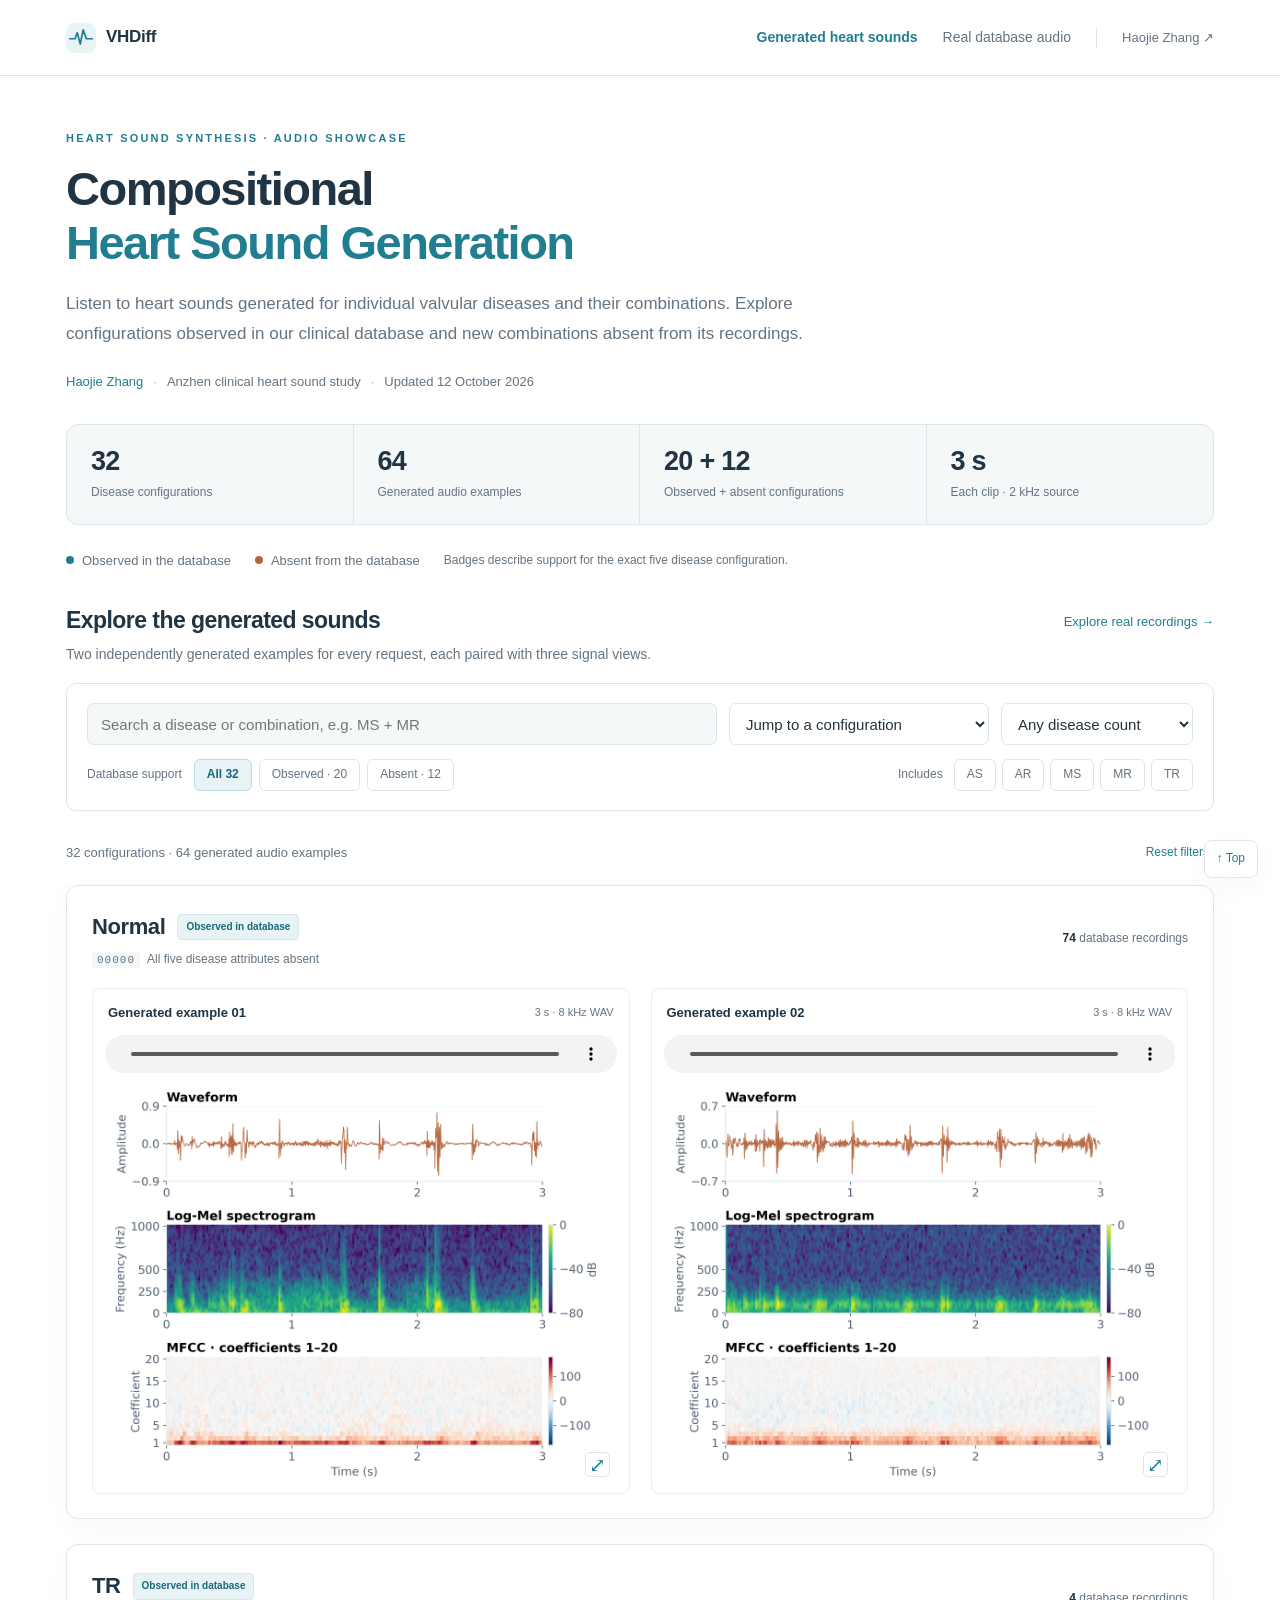
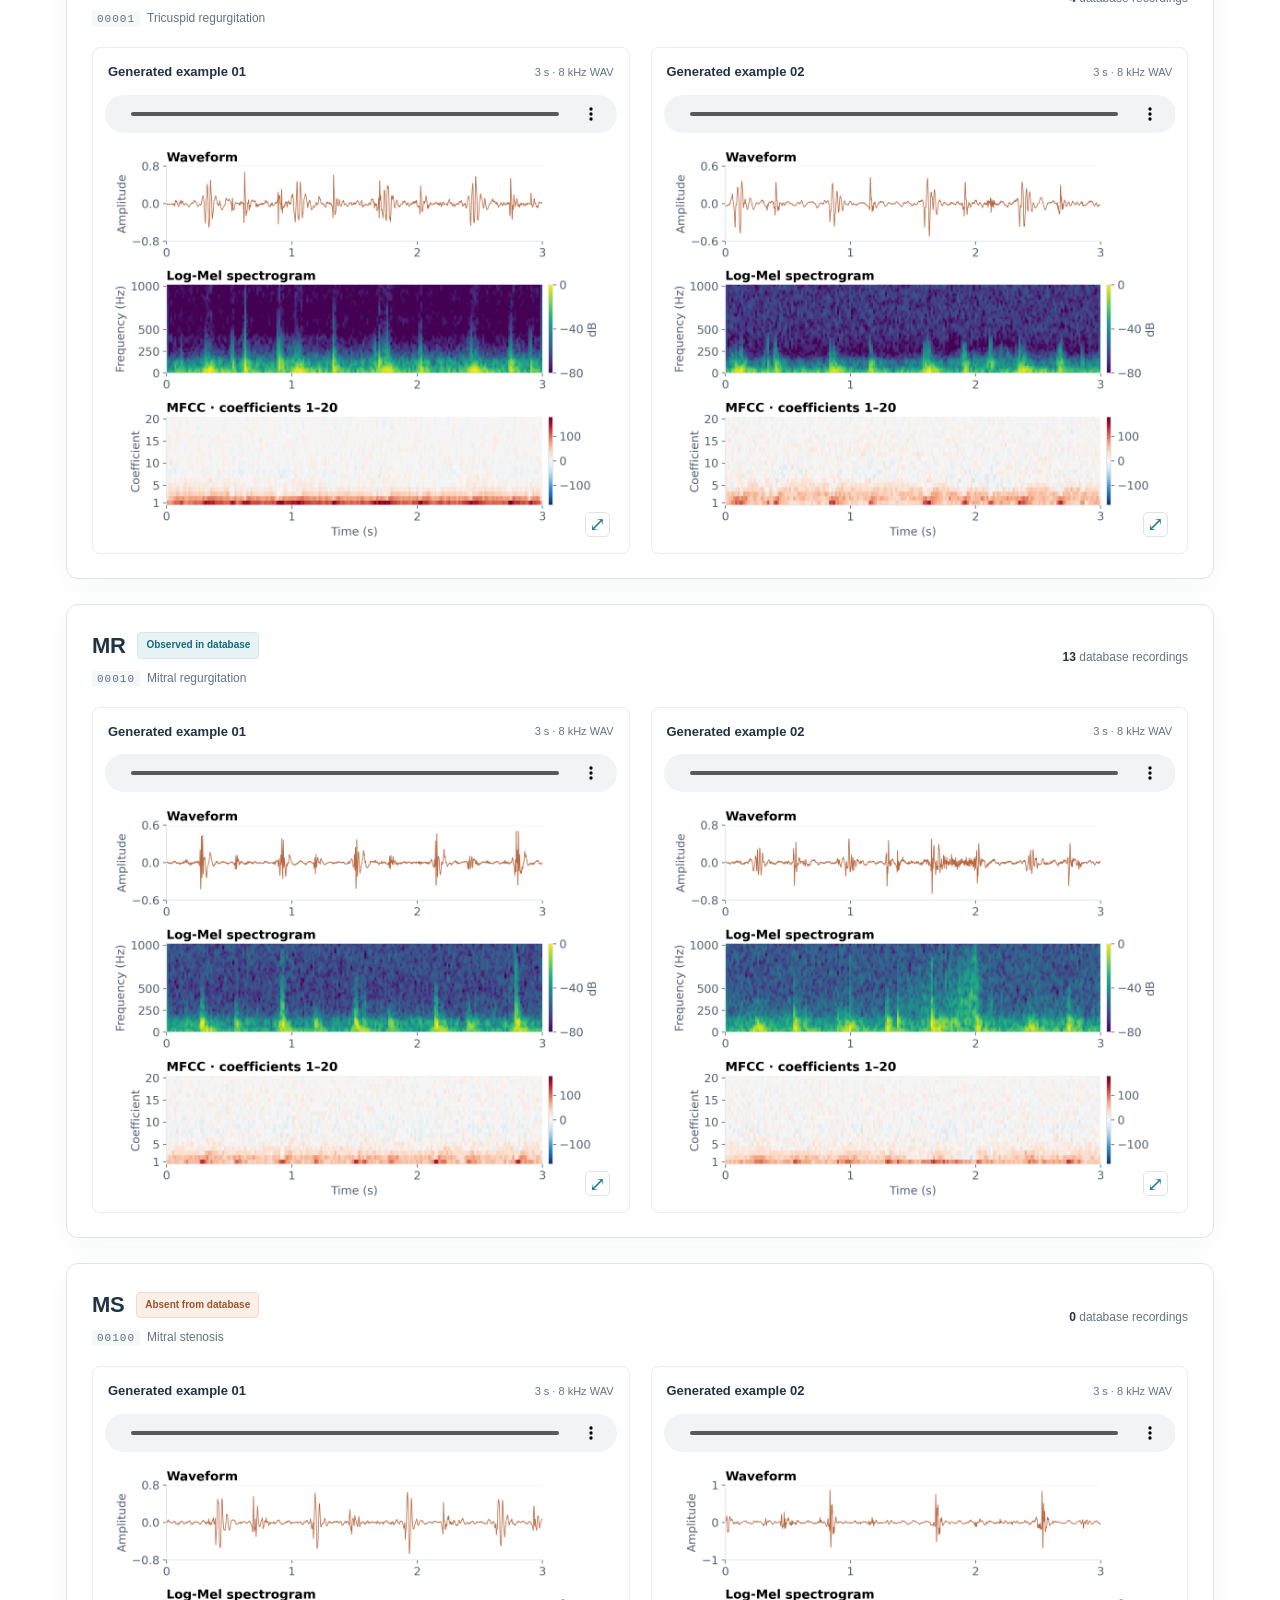
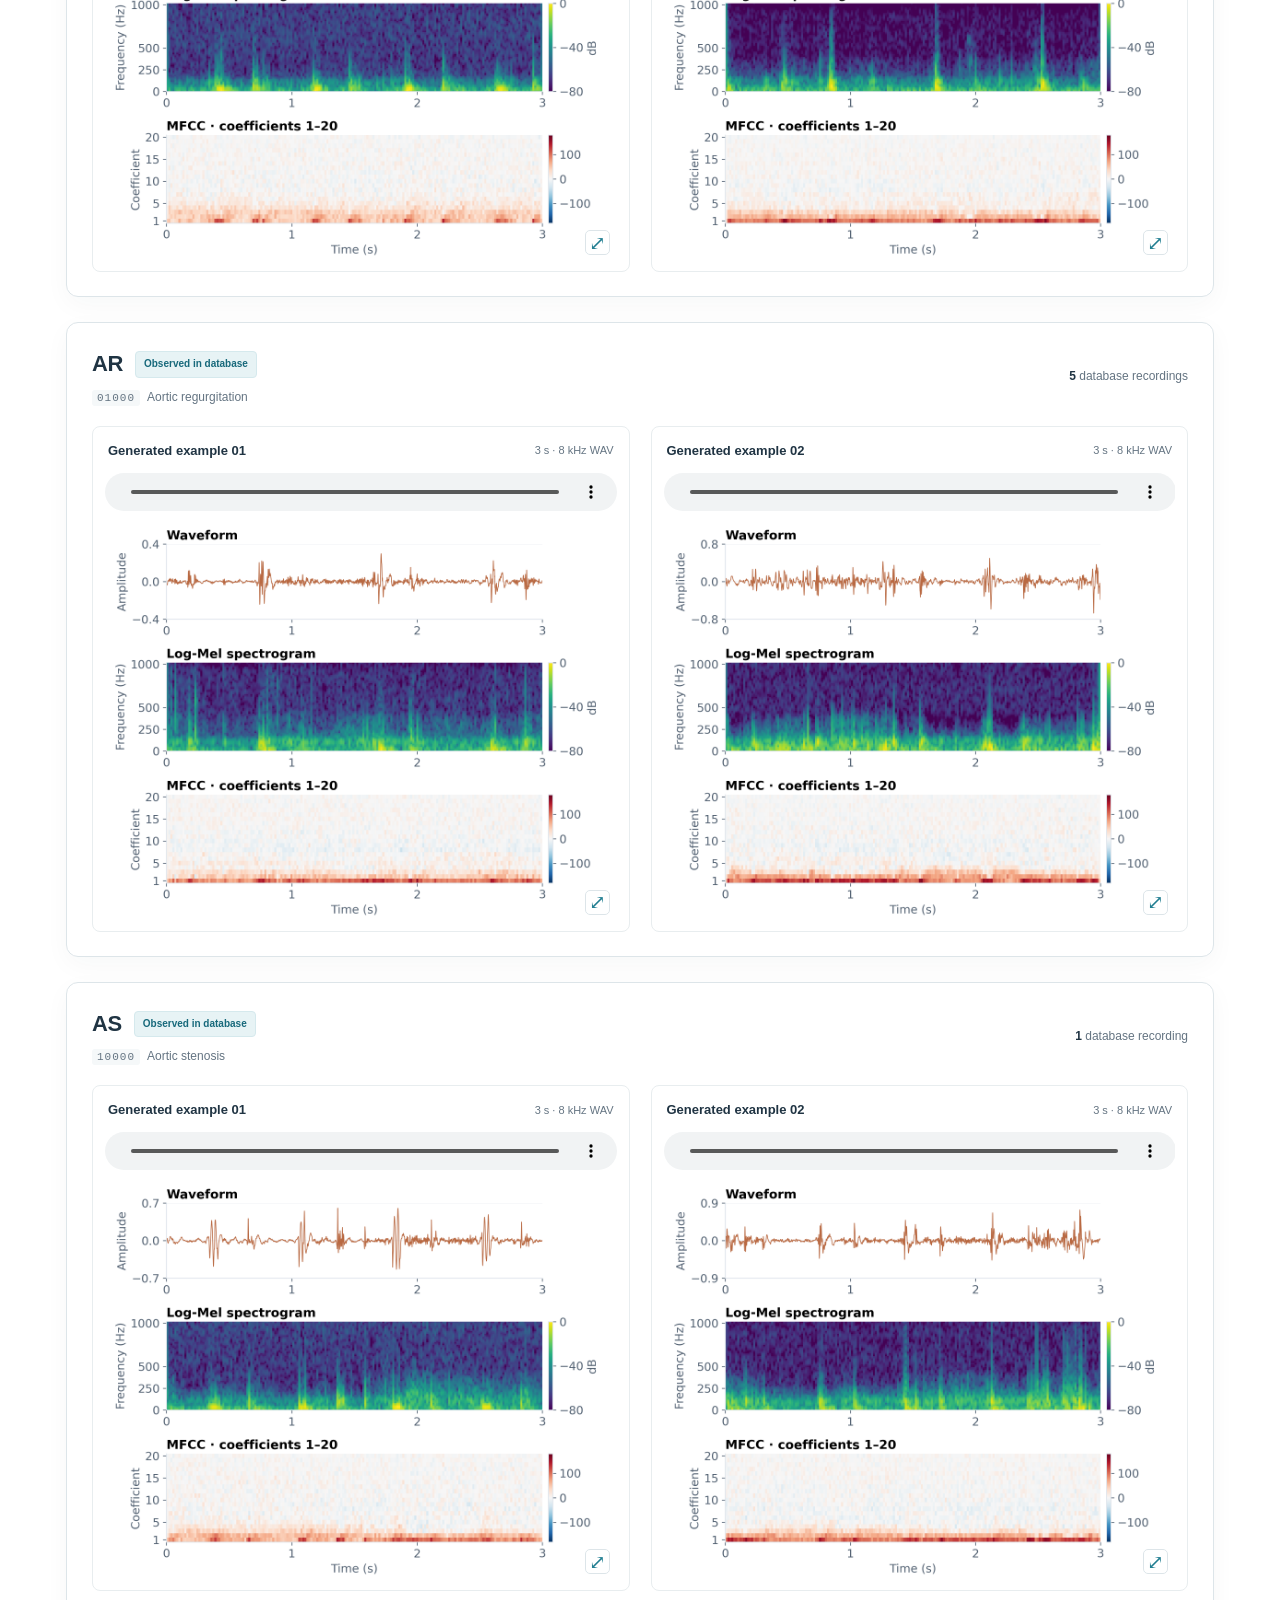
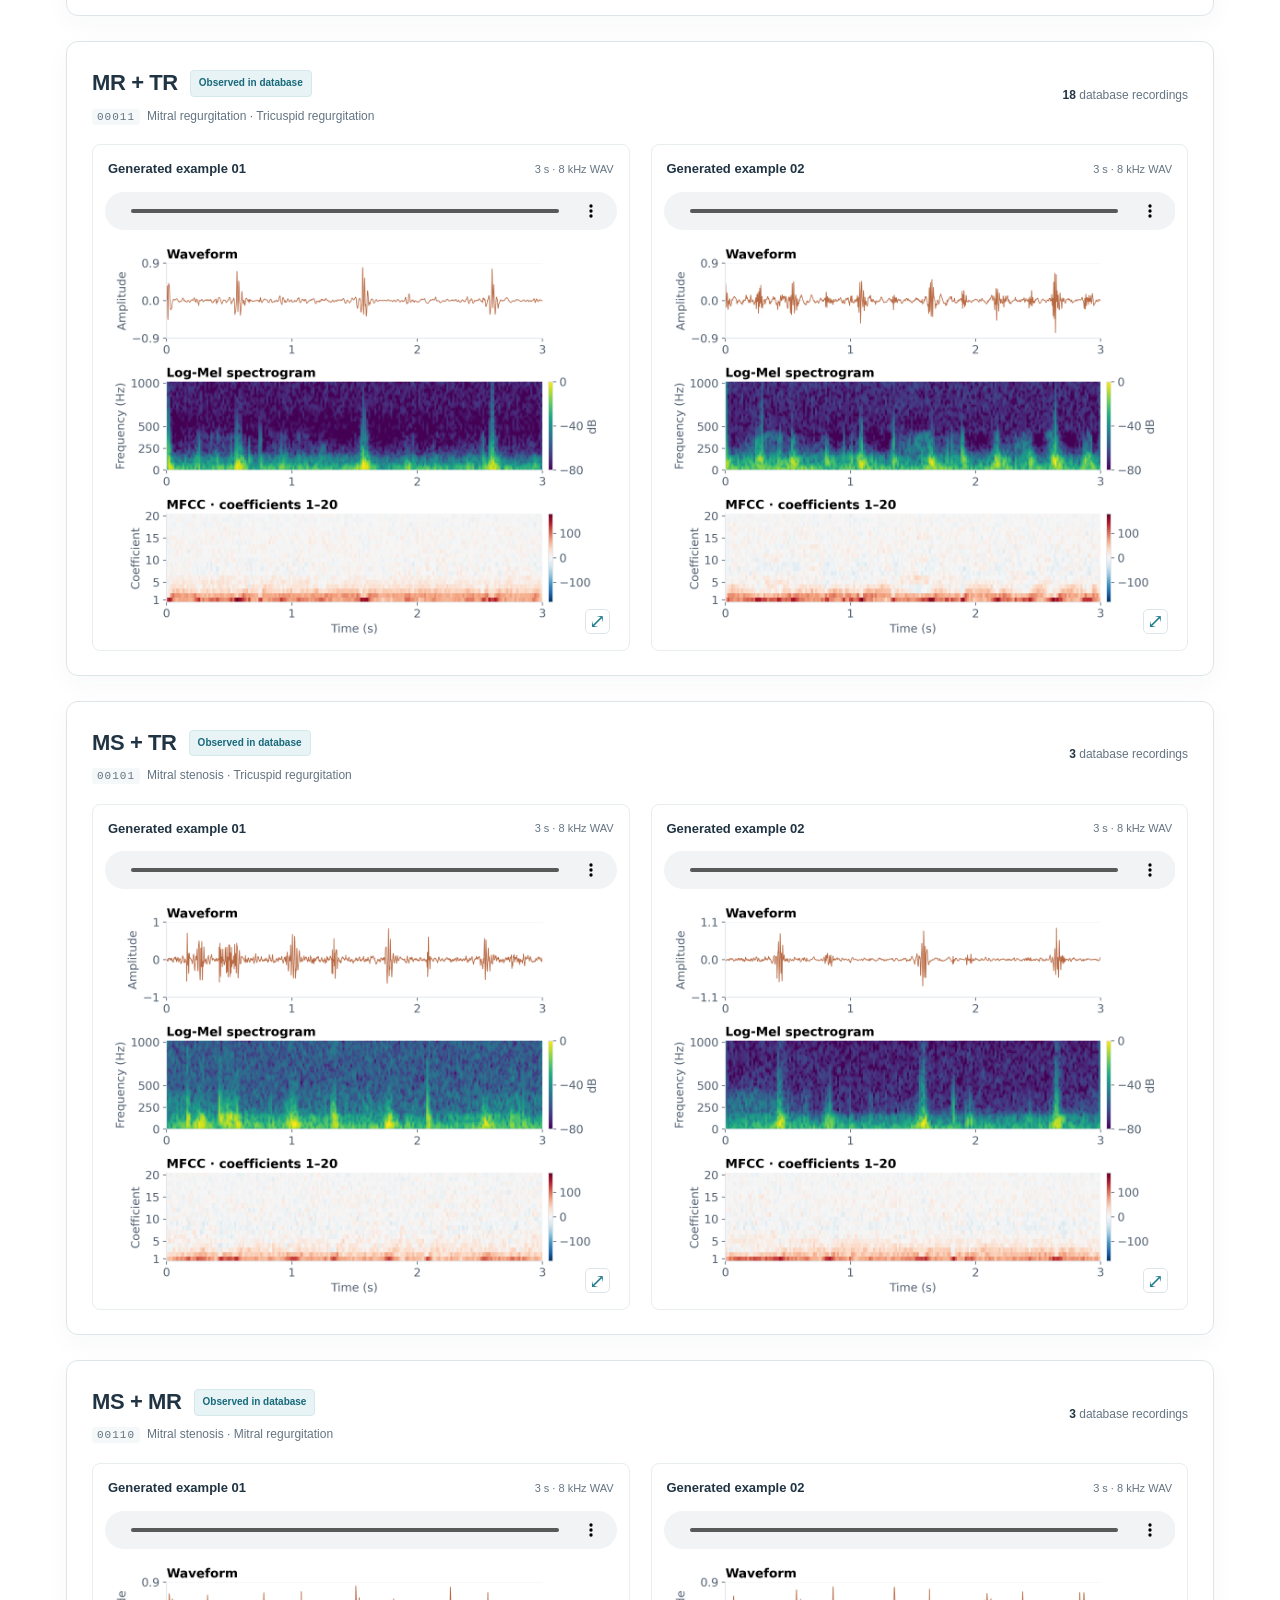
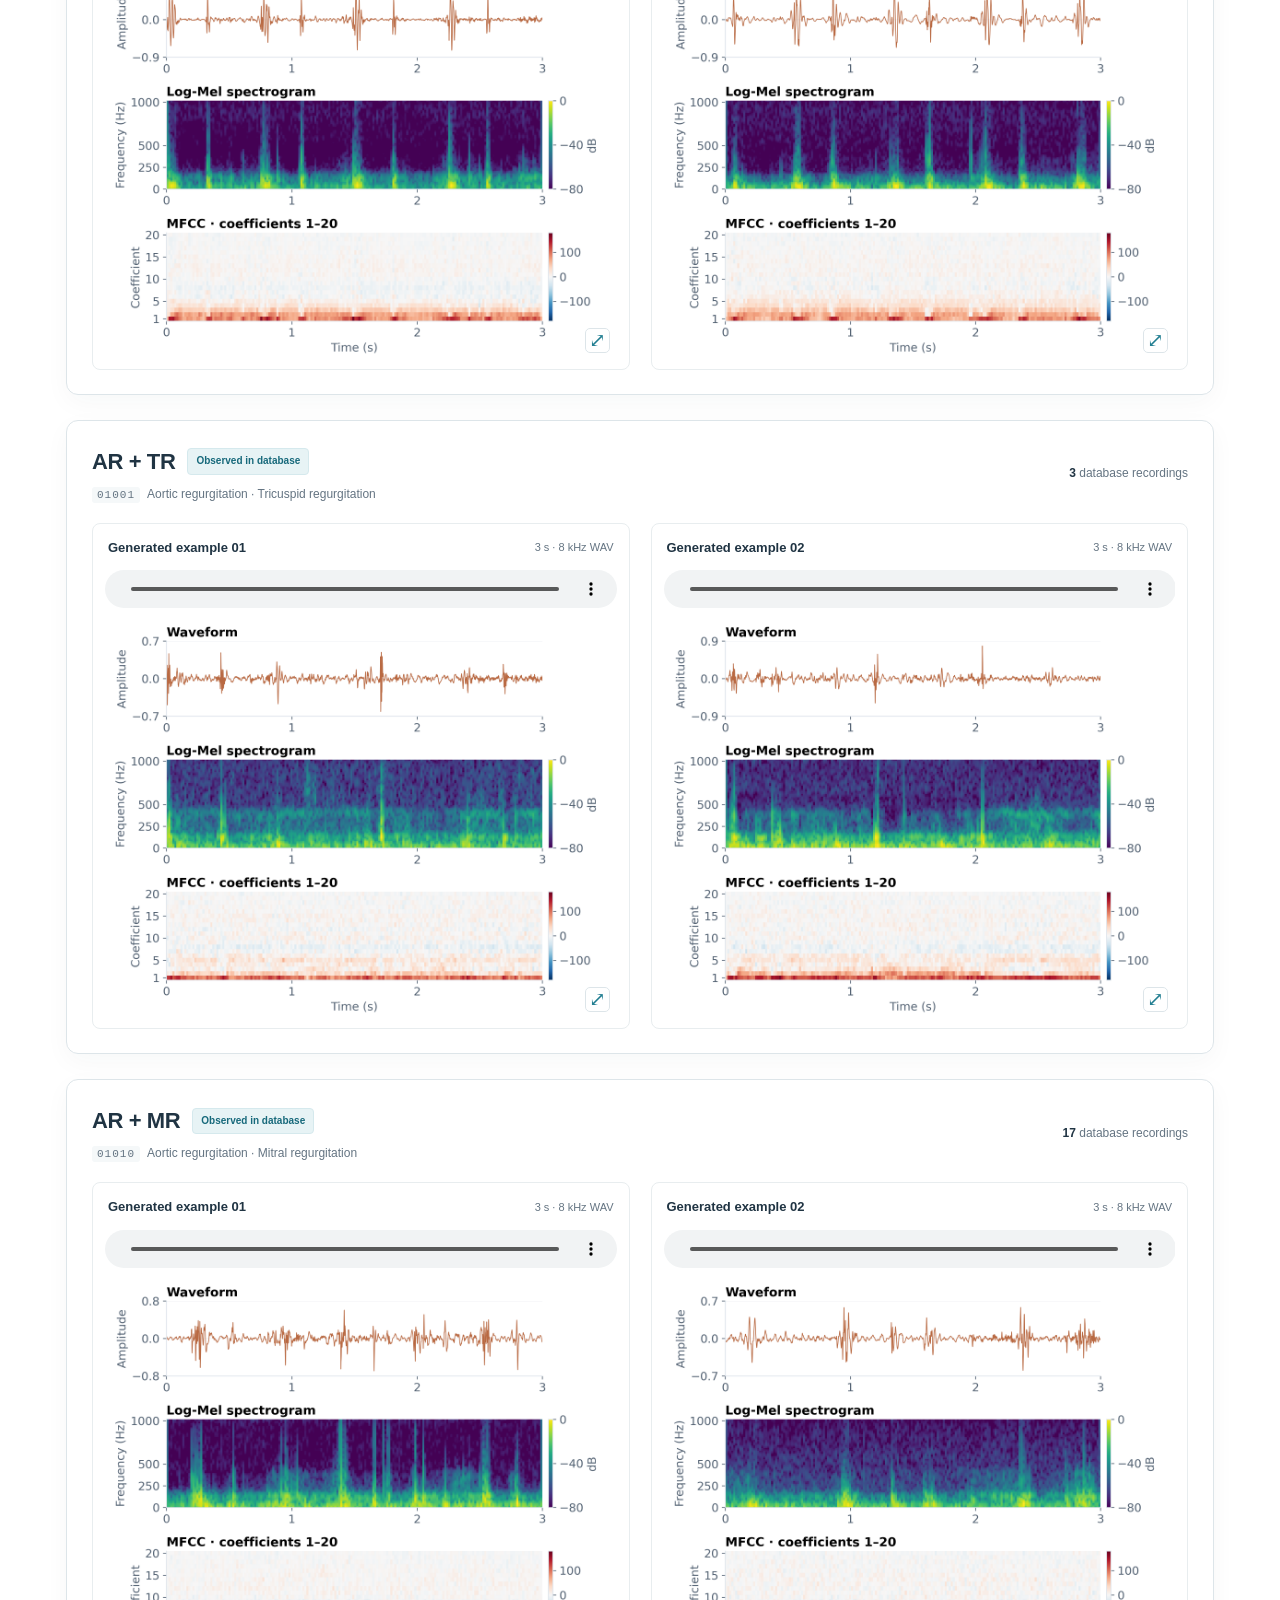
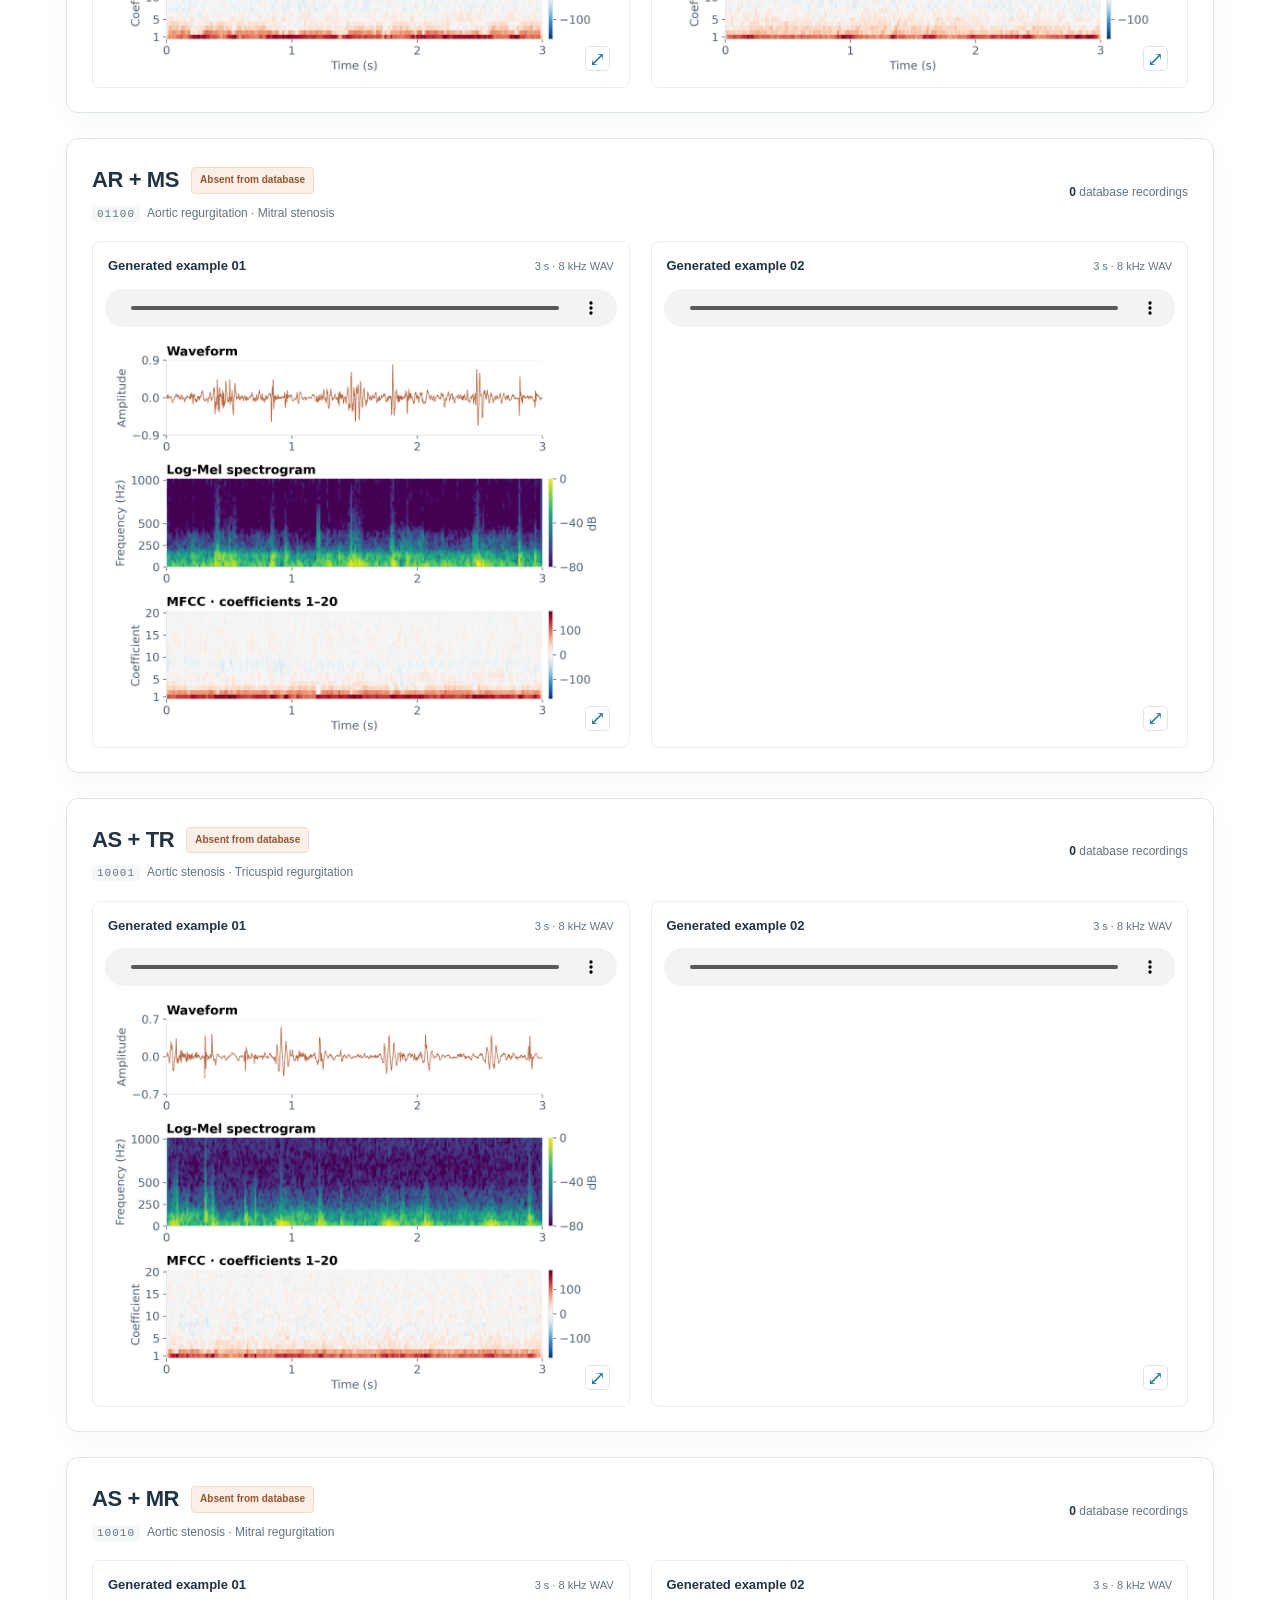
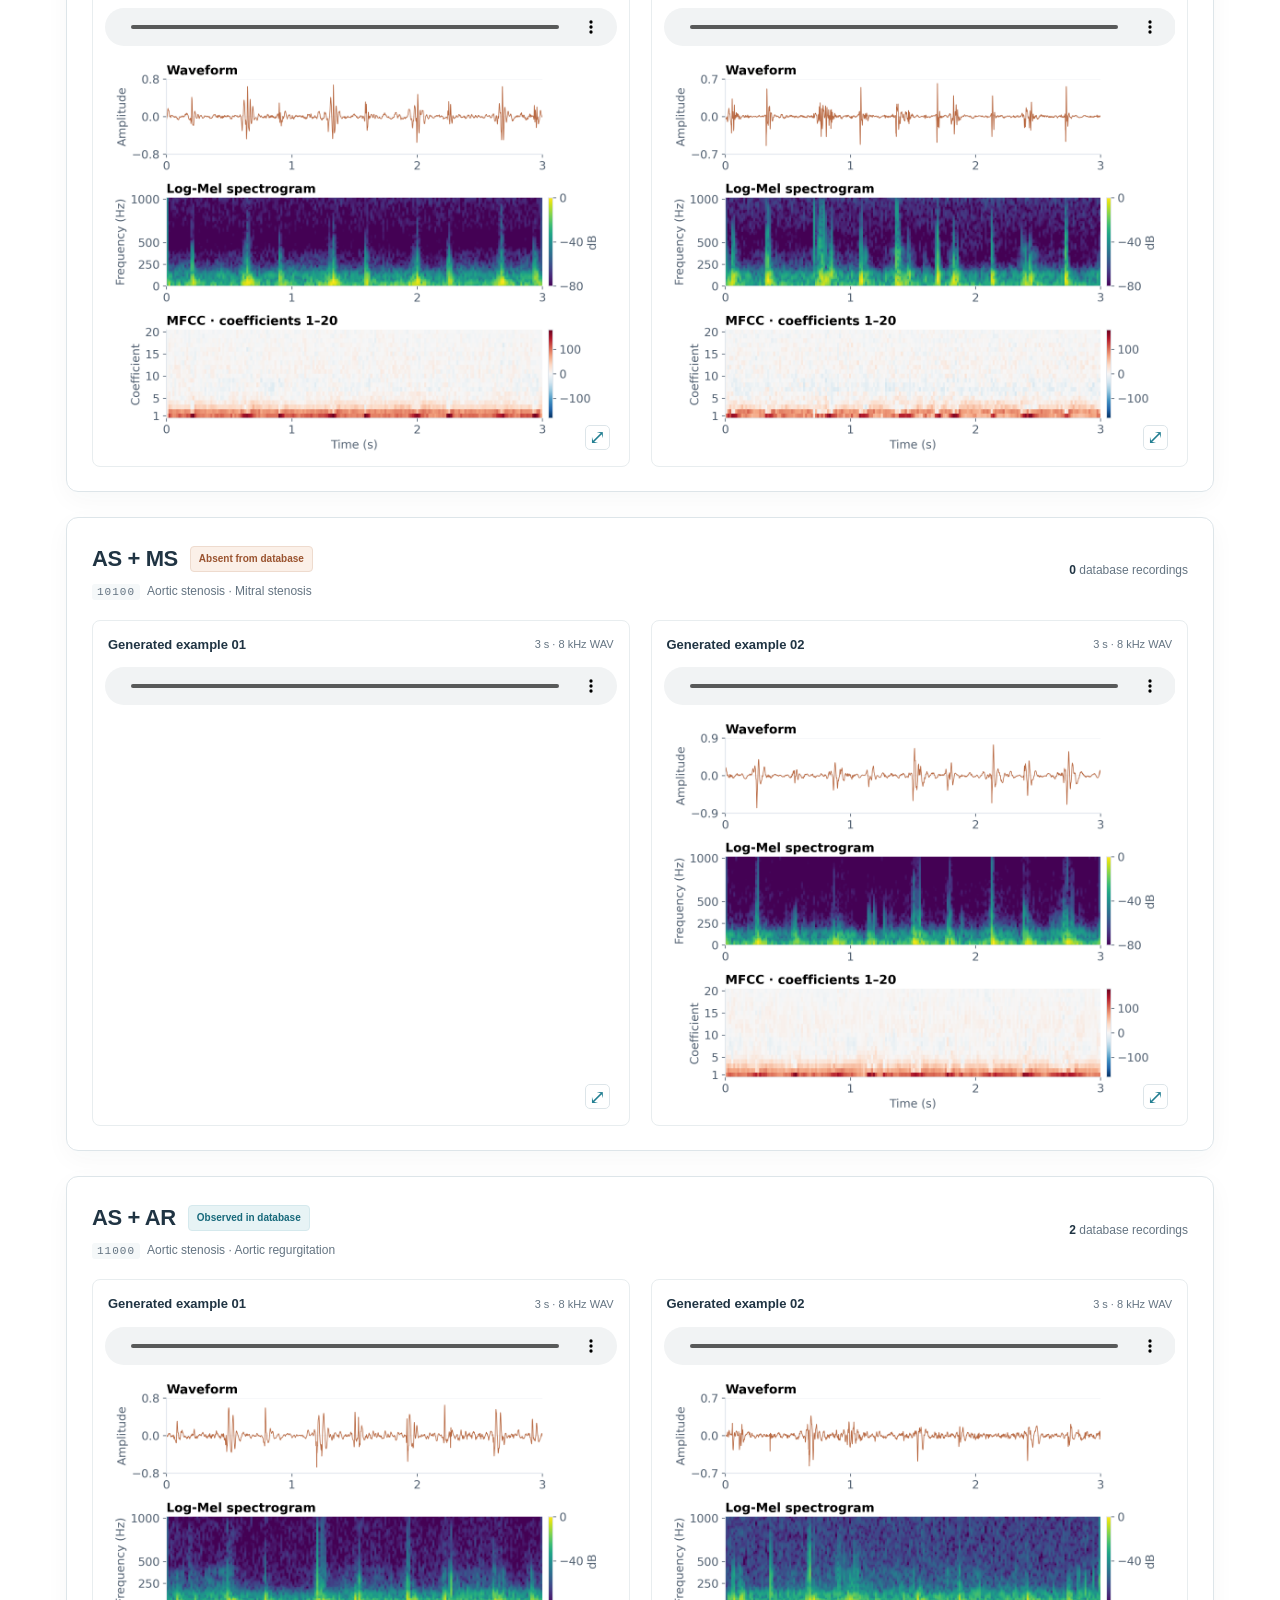
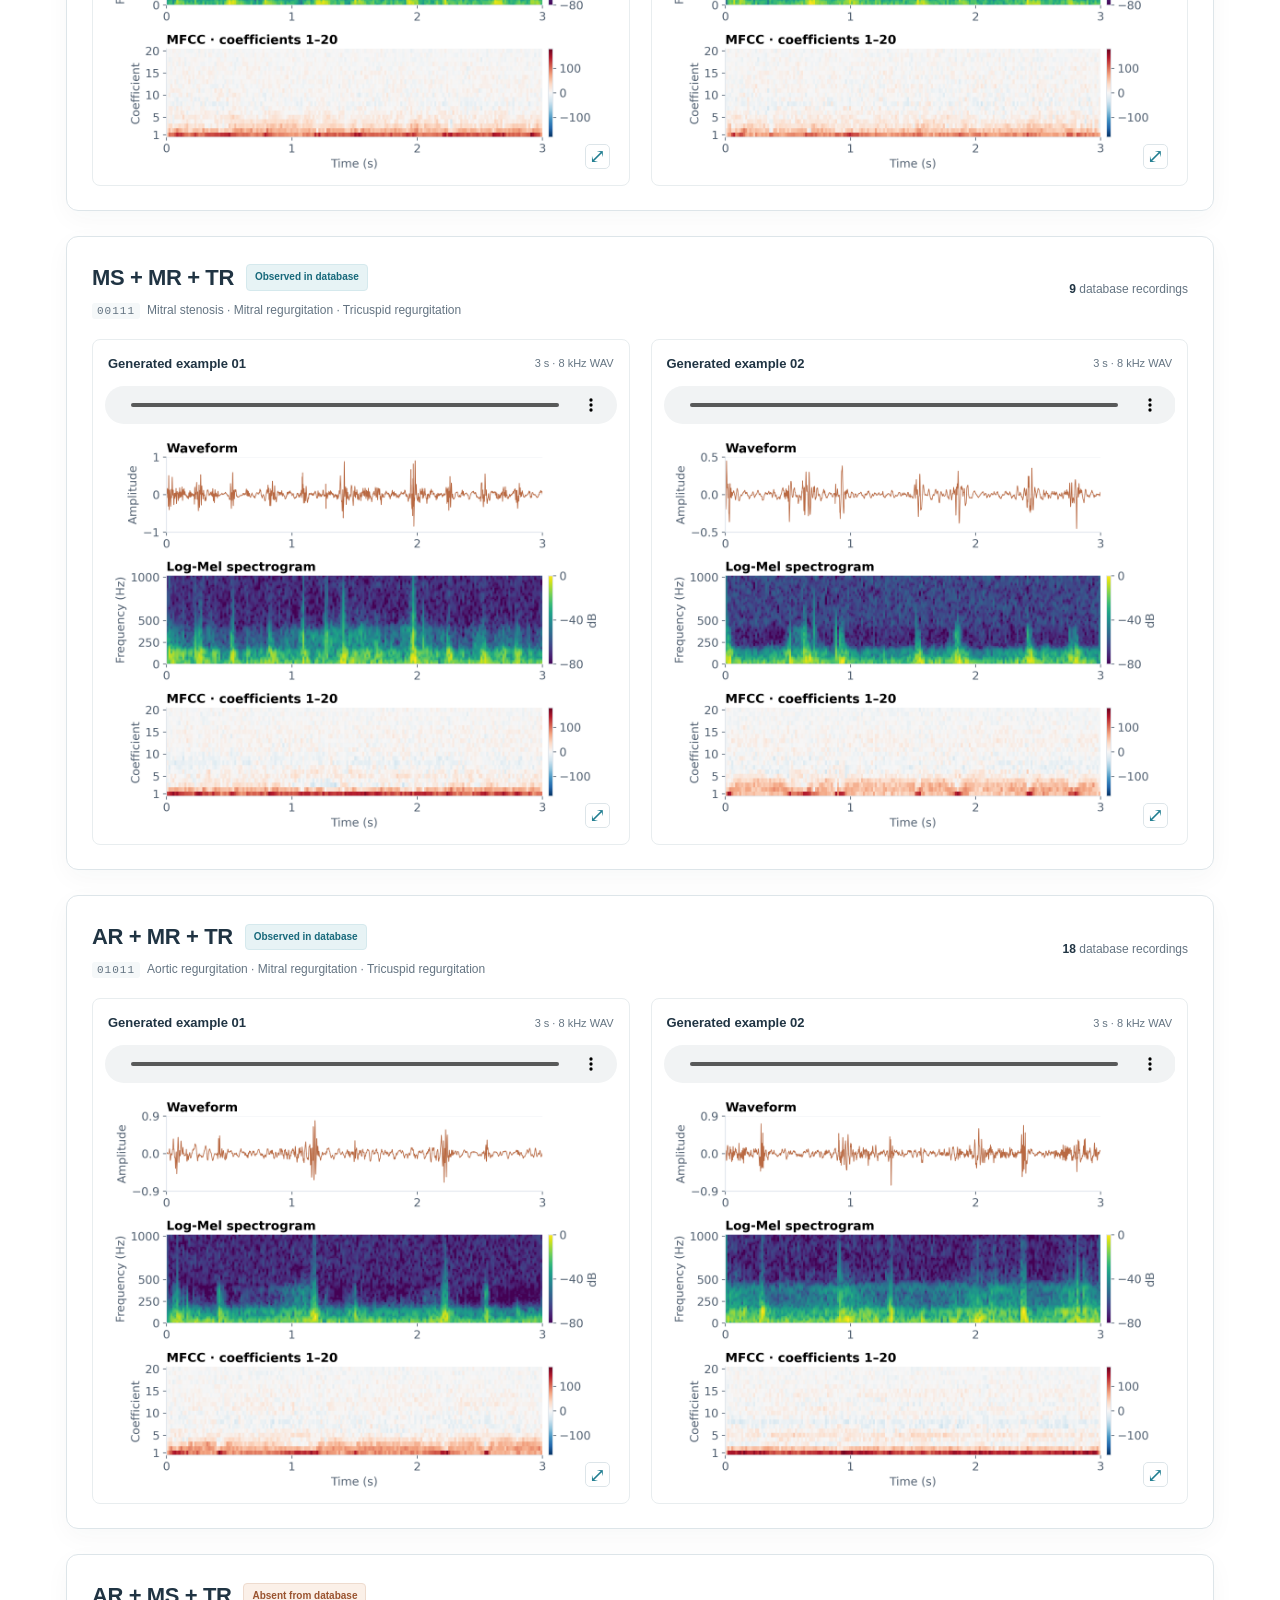
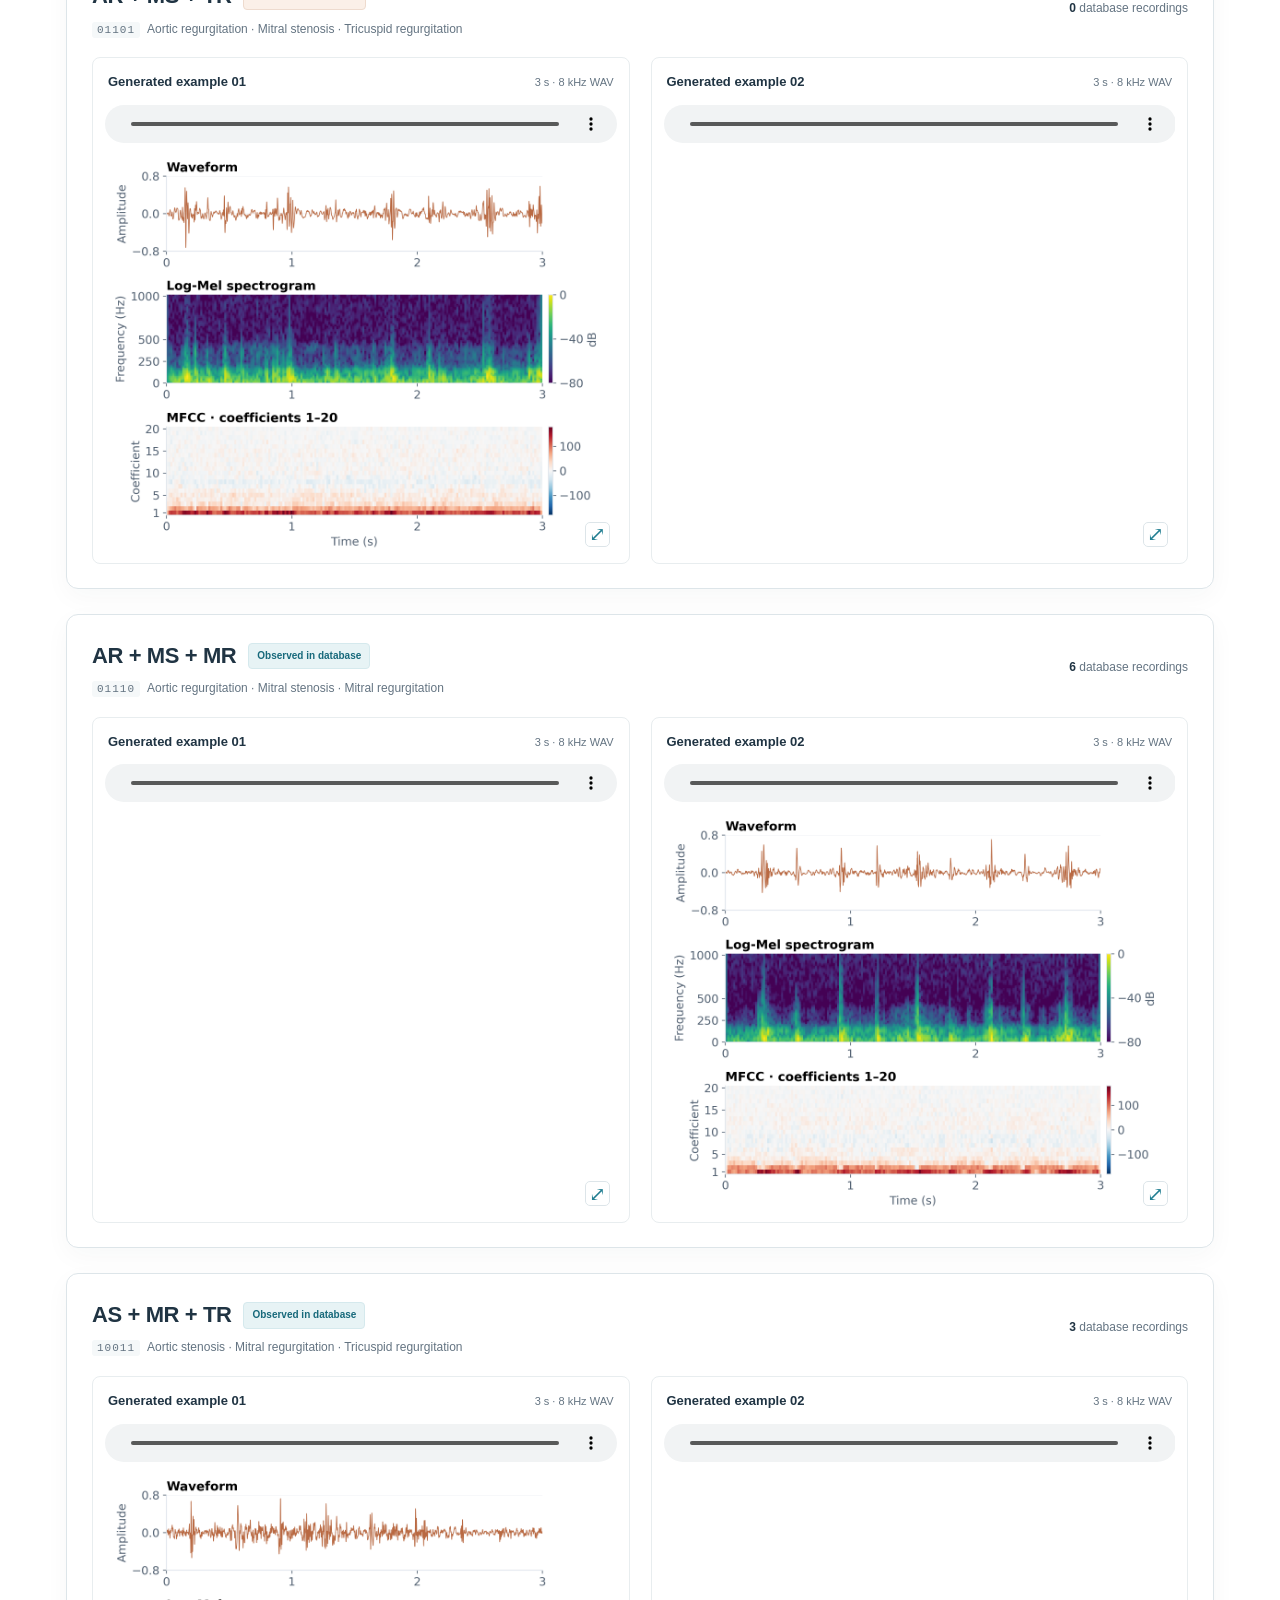
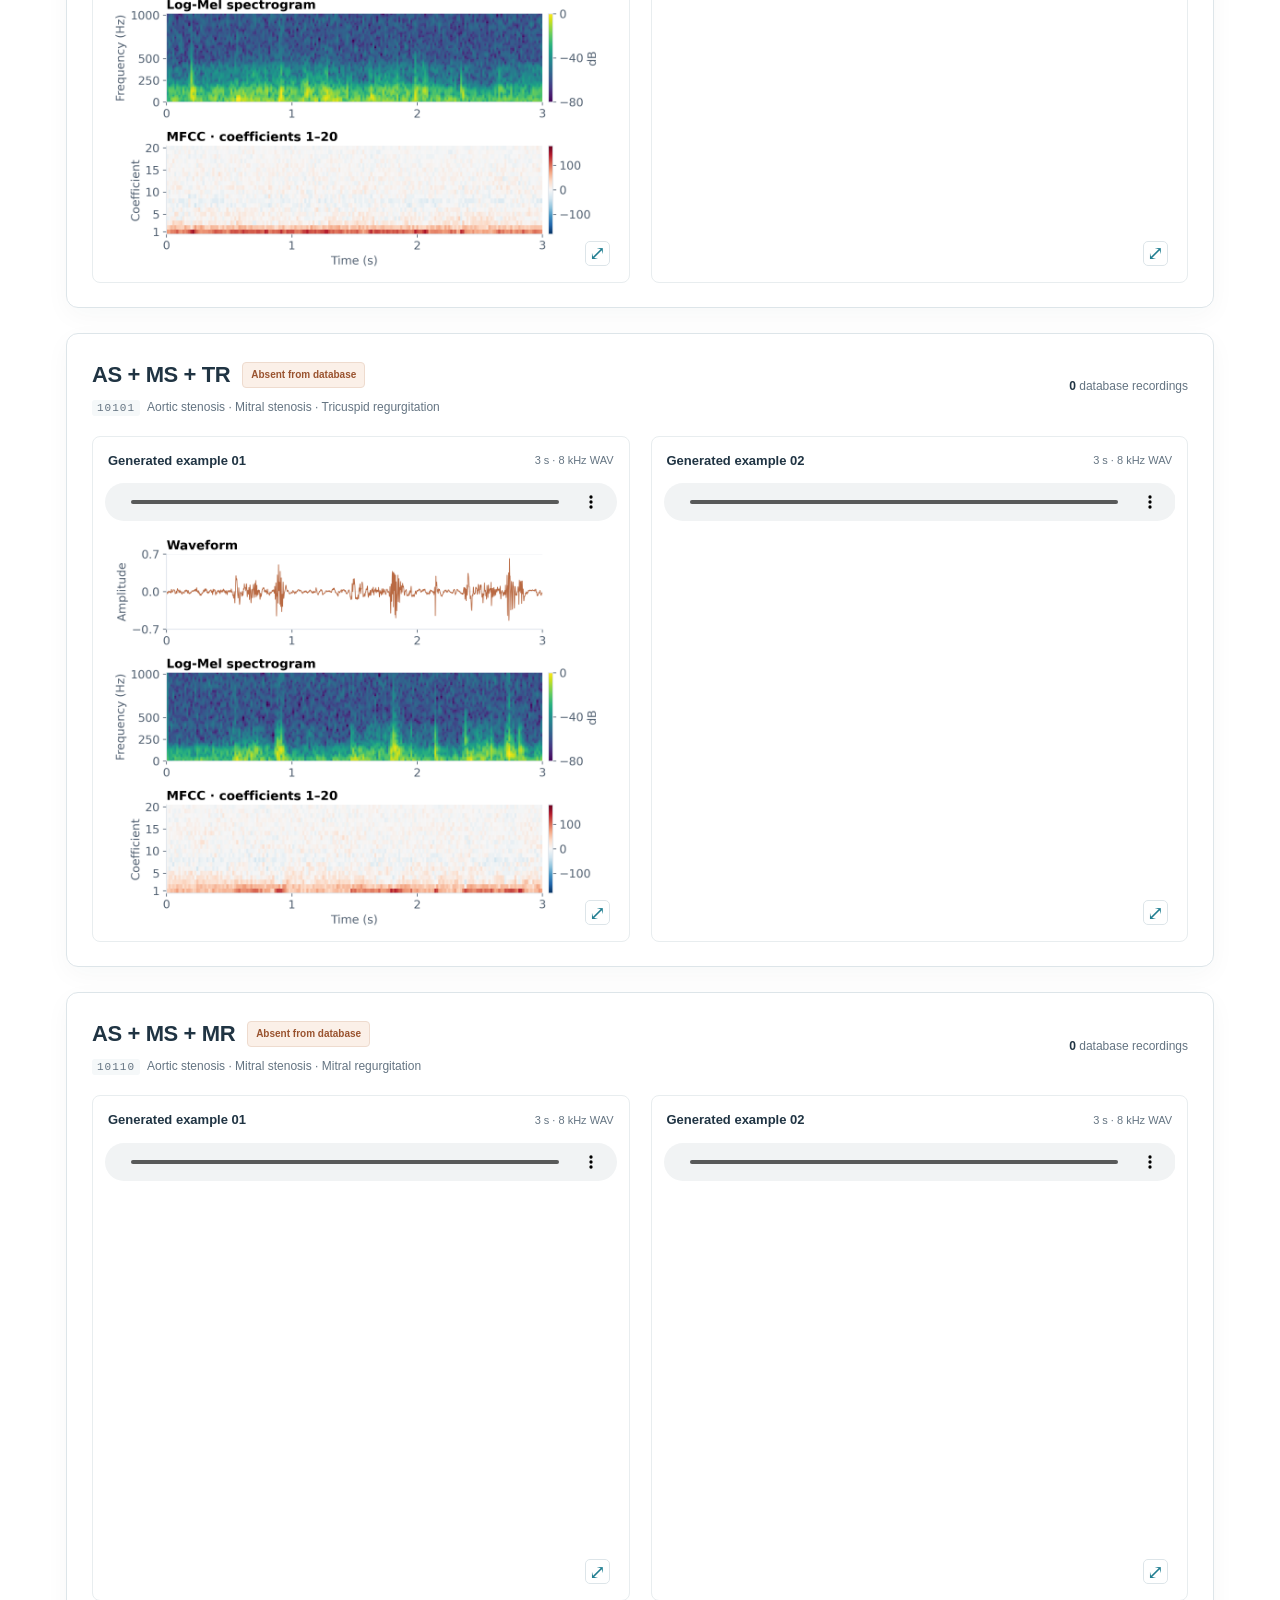
==== docs/index.html @ 6e3dce2d "VHDiff" ====
<!doctype html>
<html lang="en">
<head>
  <meta charset="utf-8">
  <meta name="viewport" content="width=device-width, initial-scale=1">
  <meta name="description" content="Listen to compositional heart sound synthesis across 32 valvular disease configurations. Two generated examples per condition with waveform, Log-Mel and MFCC visualizations.">
  <title>Compositional Heart Sound Generation | Haojie Zhang</title>
  <link rel="canonical" href="https://zhj12399.github.io/VHDiff/">
  <link rel="icon" href="favicon.svg" type="image/svg+xml">
  <link rel="stylesheet" href="styles.css?v=20261012-ts2">
  <script src="manifest.js?v=20261012-ts2" defer></script>
  <script src="app.js?v=20261012-ts2" defer></script>
</head>
<body data-gallery="generated">
  <a class="skip-link" href="#main">Skip to audio gallery</a>
  <header class="site-header"><div class="header-inner"><a class="brand" href="./"><img src="favicon.svg" alt="">VHDiff</a><nav class="top-nav" aria-label="Main navigation"><a href="./" aria-current="page">Generated heart sounds</a><a href="real.html">Real database audio</a><a class="home-link" href="https://zhj12399.de/">Haojie Zhang ↗</a></nav></div></header>
  <main id="main" class="layout">
    <section class="hero"><p class="eyebrow">Heart sound synthesis · Audio showcase</p><h1>Compositional<br><span>Heart Sound Generation</span></h1><p class="lede">Listen to heart sounds generated for individual valvular diseases and their combinations. Explore configurations observed in our clinical database and new combinations absent from its recordings.</p><p class="byline"><a href="https://zhj12399.de/">Haojie Zhang</a><span class="dot">·</span><span>Anzhen clinical heart sound study</span><span class="dot">·</span><span>Updated 12 October 2026</span></p></section>
    <div class="stats" aria-label="Gallery overview"><div class="stat"><strong>32</strong><span>Disease configurations</span></div><div class="stat"><strong>64</strong><span>Generated audio examples</span></div><div class="stat"><strong>20 + 12</strong><span>Observed + absent configurations</span></div><div class="stat"><strong>3 s</strong><span>Each clip · 2 kHz source</span></div></div>
    <div class="legend"><span class="legend-label"><span class="legend-mark"></span>Observed in the database</span><span class="legend-label"><span class="legend-mark new"></span>Absent from the database</span><span class="legend-note">Badges describe support for the exact five disease configuration.</span></div>
    <div class="library-heading"><div><h2>Explore the generated sounds</h2><p>Two independently generated examples for every request, each paired with three signal views.</p></div><a class="view-link" href="real.html">Explore real recordings →</a></div>
    <div class="controls"><div class="controls-top"><div class="search-box"><label class="sr-only" for="search">Search disease configuration</label><input id="search" type="search" placeholder="Search a disease or combination, e.g. MS + MR" autocomplete="off"></div><label class="sr-only" for="jump">Jump to configuration</label><select id="jump"><option value="">Jump to a configuration</option></select><label class="sr-only" for="count-filter">Requested disease count</label><select id="count-filter"><option value="all">Any disease count</option><option value="0">Normal</option><option value="1">One disease</option><option value="2">Two diseases</option><option value="3">Three diseases</option><option value="4">Four diseases</option><option value="5">Five diseases</option></select></div><div class="filter-row"><span class="filter-label">Database support</span><button class="chip" type="button" data-coverage="all" aria-pressed="true">All 32</button><button class="chip" type="button" data-coverage="observed" aria-pressed="false">Observed · 20</button><button class="chip new" type="button" data-coverage="unobserved" aria-pressed="false">Absent · 12</button><div class="disease-filter"><span class="filter-label">Includes</span><button class="chip" type="button" data-disease="AS" aria-pressed="false">AS</button><button class="chip" type="button" data-disease="AR" aria-pressed="false">AR</button><button class="chip" type="button" data-disease="MS" aria-pressed="false">MS</button><button class="chip" type="button" data-disease="MR" aria-pressed="false">MR</button><button class="chip" type="button" data-disease="TR" aria-pressed="false">TR</button></div></div></div>
    <div class="result-row"><p class="results-status" id="results-status" role="status" aria-live="polite">Loading configurations…</p><button id="reset" class="reset" type="button">Reset filters</button></div>
    <noscript><p class="noscript">Enable JavaScript to load the audio examples and signal visualizations.</p></noscript><div id="gallery"></div><p id="empty" class="empty" hidden>No configurations match these filters. Select “Reset filters” to explore the full gallery.</p>
    <section class="feature-note" aria-labelledby="views-title"><h2 id="views-title">About the audio and signal views</h2><p>AS: aortic stenosis · AR: aortic regurgitation · MS: mitral stenosis · MR: mitral regurgitation · TR: tricuspid regurgitation. Binary codes follow this order, with 1 indicating presence and 0 indicating absence. Normal is 00000.</p><p>Generated labels specify the requested condition. Database support refers to exact configurations in the original clinical cohort. This research gallery presents illustrative samples selected for clearly identifiable heartbeat pulses, envelope periodicity and signal integrity. Click a signal image to inspect the high resolution view.</p><p>Playback WAV copies are interpolated to 8 kHz for browser compatibility. Signal visualizations use the original 2 kHz clips.</p><div class="feature-grid"><div><h3>Waveform</h3><p>The stored 2 kHz waveform over 3 seconds, displayed with a clip specific amplitude range and the original amplitude units. The WAV player and the plots represent the same clip.</p></div><div><h3>Log-Mel</h3><p>64 Mel bands, FFT 1,024, Hann window 64 samples and hop 32 samples. Power is shown relative to each clip’s maximum, over −80 to 0 dB.</p></div><div><h3>MFCC</h3><p>Coefficients C1–C20, computed from the displayed Log-Mel representation using an orthonormal discrete cosine transform. The energy coefficient C0 is excluded, and a common color scale is used across all examples.</p></div></div></section>
    <footer class="site-footer"><span>Haojie Zhang · Compositional heart sound synthesis</span><nav aria-label="Footer navigation"><a href="real.html">Real audio</a><a href="https://github.com/zhj12399/VHDiff">GitHub ↗</a></nav></footer>
  </main><button class="back-top" id="back-top" type="button" aria-label="Back to top">↑ Top</button>
</body>
</html>
---- docs/styles.css ----
:root{--ink:#203443;--muted:#647482;--line:#dde5e9;--paper:#fff;--wash:#f5f8f9;--teal:#217e91;--teal-soft:#e7f3f5;--amber:#b3653c;--amber-soft:#fbf0e8;--shadow:0 8px 26px rgba(32,52,67,.035)}
*{box-sizing:border-box}html{scroll-behavior:smooth;scroll-padding-top:92px}body{margin:0;color:var(--ink);background:var(--paper);font:15px/1.65 -apple-system,BlinkMacSystemFont,"Segoe UI",Arial,sans-serif}a{color:var(--teal);text-decoration:none}a:hover{text-decoration:underline}button,input,select{font:inherit}button,a,input,select,audio{outline-offset:4px}button:focus-visible,a:focus-visible,input:focus-visible,select:focus-visible{outline:2px solid var(--teal)}button{cursor:pointer}.skip-link{position:absolute;left:20px;top:-70px;padding:10px;background:white;z-index:20}.skip-link:focus{top:10px}.site-header{height:76px;border-bottom:1px solid var(--line);background:rgba(255,255,255,.97);position:sticky;top:0;z-index:5}.header-inner{max-width:1220px;margin:auto;display:flex;align-items:center;justify-content:space-between;height:100%;padding:0 36px;gap:20px}.brand{display:flex;gap:10px;align-items:center;color:var(--ink);font-size:17px;font-weight:700;letter-spacing:-.3px}.brand:hover{text-decoration:none}.brand img{width:30px;height:30px}.top-nav{display:flex;align-items:center;gap:25px;font-size:14px}.top-nav a{color:var(--muted);white-space:nowrap}.top-nav a[aria-current=page]{color:var(--teal);font-weight:650}.top-nav .home-link{font-size:13px;border-left:1px solid var(--line);padding-left:25px}.layout{max-width:1220px;margin:auto;padding:0 36px}.hero{padding:53px 0 31px;max-width:960px}.eyebrow{font-size:11px;color:var(--teal);font-weight:750;letter-spacing:2.2px;text-transform:uppercase;margin:0 0 15px}h1{font-size:clamp(31px,4vw,47px);line-height:1.14;font-weight:650;letter-spacing:-1.5px;margin:0 0 20px}h1 span{color:var(--teal)}.lede{max-width:770px;font-size:17px;line-height:1.75;color:var(--muted);margin:0 0 22px}.byline{font-size:13px;color:var(--muted);margin:0;display:flex;gap:10px;flex-wrap:wrap}.byline .dot{color:#acb8c0}.stats{display:grid;grid-template-columns:repeat(4,1fr);border:1px solid var(--line);border-radius:12px;background:var(--wash);margin:1px 0 25px;overflow:hidden}.stat{padding:20px 24px;border-right:1px solid var(--line)}.stat:last-child{border:0}.stat strong{display:block;font-size:27px;font-weight:650;letter-spacing:-.7px;line-height:1.25}.stat span{font-size:12px;color:var(--muted)}.legend{display:flex;align-items:center;flex-wrap:wrap;gap:10px 24px;margin:19px 0 25px;font-size:13px;color:var(--muted)}.legend-label{display:flex;gap:8px;align-items:center}.legend-mark{width:8px;height:8px;border-radius:50%;background:var(--teal)}.legend-mark.new{background:var(--amber)}.legend-note{font-size:12px;color:var(--muted)}.library-heading{display:flex;align-items:flex-start;justify-content:space-between;gap:20px;margin:35px 0 17px}h2{font-size:23px;line-height:1.3;letter-spacing:-.55px;font-weight:650;margin:0 0 7px}.library-heading p{margin:0;color:var(--muted);font-size:14px}.view-link{padding-top:5px;font-size:13px;white-space:nowrap}.controls{padding:19px 20px;border:1px solid var(--line);border-radius:10px;background:#fff;margin-bottom:27px}.controls-top{display:flex;gap:12px;align-items:center;flex-wrap:wrap}.search-box{flex:1;min-width:210px;position:relative}.search-box input{width:100%;height:42px;border:1px solid var(--line);border-radius:7px;padding:9px 13px;color:var(--ink);background:var(--wash)}select{height:42px;border:1px solid var(--line);border-radius:7px;background:white;color:var(--ink);padding:7px 35px 7px 12px;max-width:260px}.filter-row{display:flex;gap:7px;align-items:center;flex-wrap:wrap;margin-top:14px}.filter-label{color:var(--muted);font-size:12px;margin-right:5px}.chip{border:1px solid var(--line);background:white;border-radius:6px;padding:5px 12px;font-size:12px;color:var(--muted)}.chip[aria-pressed=true]{background:var(--teal-soft);border-color:#b8dbe1;color:#18677a;font-weight:650}.chip.new[aria-pressed=true]{background:var(--amber-soft);border-color:#e9c9b5;color:#99512d}.disease-filter{margin-left:auto;display:flex;align-items:center;gap:6px;flex-wrap:wrap}.result-row{display:flex;justify-content:space-between;align-items:center;margin:0 0 17px;gap:10px}.results-status{font-size:13px;color:var(--muted);margin:0}.reset{border:0;background:transparent;color:var(--teal);font-size:12px;padding:5px}.condition{border:1px solid var(--line);border-radius:12px;padding:23px 25px 24px;margin:0 0 25px;box-shadow:var(--shadow);scroll-margin-top:95px}.condition[hidden]{display:none}.condition-head{display:flex;align-items:center;justify-content:space-between;gap:18px;margin-bottom:18px}.condition-title{display:flex;gap:12px;align-items:center;flex-wrap:wrap}.condition h3{font-size:22px;letter-spacing:-.4px;margin:0;font-weight:650}.condition-sub{font-size:12px;color:var(--muted);margin:5px 0 0}.condition-sub .code{font-family:ui-monospace,SFMono-Regular,Consolas,monospace;letter-spacing:1px;font-size:11px;padding:2px 5px;background:var(--wash);border-radius:3px;margin-right:7px}.badge{font-size:10px;font-weight:650;white-space:nowrap;border-radius:4px;padding:4px 8px;background:var(--teal-soft);color:#17697b;border:1px solid #d5e9ed}.badge.new{background:var(--amber-soft);color:#9a532f;border-color:#eedbce}.support{font-size:12px;color:var(--muted);text-align:right;white-space:nowrap}.support strong{font-weight:650;color:var(--ink)}.samples{display:grid;grid-template-columns:1fr 1fr;gap:21px}.sample{min-width:0;border:1px solid #e8edef;background:#fff;border-radius:8px;padding:13px 12px 10px}.sample-top{display:flex;justify-content:space-between;align-items:center;gap:10px;padding:0 3px 5px}.sample-title{font-size:13px;font-weight:650}.sample-duration{font-size:11px;color:var(--muted)}audio{display:block;width:100%;height:38px;margin:7px 0 9px}.sample img{display:block;width:100%;height:auto;aspect-ratio:888/558;object-fit:contain;background:white}.download{display:inline-block;font-size:11px;padding:2px 3px}.plot-hint{font-size:11px;color:var(--muted);margin-left:8px}.loading{min-height:365px;display:flex;align-items:center;justify-content:center;color:var(--muted);font-size:13px;background:var(--wash);border-radius:7px}.load-error{font-size:13px;color:#a54132;padding:20px}.load-error button{margin:10px;border:1px solid var(--line);padding:5px 12px;border-radius:5px;background:white}.empty{padding:55px 20px;border:1px dashed var(--line);text-align:center;color:var(--muted);border-radius:10px}.empty[hidden]{display:none}.feature-note{border-top:1px solid var(--line);padding:31px 0 28px;margin-top:38px}.feature-note h2{font-size:20px}.feature-note p{font-size:13px;color:var(--muted);max-width:940px;margin:9px 0}.feature-grid{display:grid;grid-template-columns:repeat(3,1fr);gap:28px;margin-top:20px}.feature-grid h3{font-size:13px;margin:0 0 5px}.feature-grid p{font-size:12px;line-height:1.7;margin:0}.site-footer{border-top:1px solid var(--line);padding:25px 0 35px;font-size:12px;color:var(--muted);display:flex;justify-content:space-between;gap:15px;flex-wrap:wrap}.site-footer nav{display:flex;gap:22px}.back-top{position:fixed;bottom:22px;right:22px;border:1px solid var(--line);background:rgba(255,255,255,.96);color:var(--teal);border-radius:8px;padding:8px 12px;font-size:12px;box-shadow:var(--shadow)}.sr-only{position:absolute;width:1px;height:1px;overflow:hidden;clip:rect(0,0,0,0);white-space:nowrap}.noscript{background:var(--amber-soft);padding:15px;border-radius:7px}
@media(min-width:1500px){.layout,.header-inner{max-width:1290px}.hero{padding-top:62px}}
@media(max-width:850px){.top-nav{gap:17px}.top-nav .home-link{padding-left:17px}.layout,.header-inner{padding-left:22px;padding-right:22px}.hero{padding-top:35px}.stat{padding:17px 16px}.condition{padding:20px 18px}.disease-filter{margin-left:0;width:100%;margin-top:7px}.controls-top select{max-width:100%;flex:1}.sample{padding:10px 8px}}
@media(max-width:600px){.site-header{height:auto;min-height:78px}.header-inner{flex-wrap:wrap;padding-top:12px;padding-bottom:12px;gap:7px}.brand{font-size:16px}.top-nav{width:100%;justify-content:space-between;gap:10px;font-size:12px}.top-nav .home-link{font-size:11px;border:0;padding:0}.layout{padding:0 16px}.hero{padding:32px 0 23px}h1{font-size:33px;letter-spacing:-1px}.lede{font-size:15px}.stats{grid-template-columns:1fr 1fr}.stat{padding:16px;border-bottom:1px solid var(--line)}.stat:nth-child(2){border-right:0}.stat:nth-child(n+3){border-bottom:0}.stat strong{font-size:25px}.library-heading{flex-direction:column;gap:4px;margin-top:28px}.controls{padding:14px}.controls-top{gap:9px}.search-box{min-width:100%}select{font-size:13px}.filter-row{gap:6px}.chip{padding:5px 9px}.condition{padding:17px 13px}.condition-head{align-items:flex-start;gap:9px;flex-wrap:wrap}.condition h3{font-size:20px}.condition-title{gap:8px}.support{text-align:left;font-size:11px}.samples{grid-template-columns:1fr;gap:15px}.sample{padding:12px 10px}.legend{gap:10px 17px;font-size:12px}.feature-grid{grid-template-columns:1fr;gap:15px}.back-top{bottom:14px;right:14px}.byline{font-size:12px}.site-footer nav{gap:15px}}
@media(prefers-reduced-motion:reduce){html{scroll-behavior:auto}}


.sample img{aspect-ratio:2220/1740}
.plot-preview{display:block;position:relative;width:100%;padding:0;border:0;border-radius:5px;background:white;cursor:zoom-in;text-align:left;overflow:hidden}
.plot-preview:hover{box-shadow:0 0 0 2px #b8dbe1}
.enlarge-icon{position:absolute;right:7px;bottom:6px;background:rgba(255,255,255,.94);border:1px solid var(--line);color:var(--teal);border-radius:5px;width:25px;height:25px;display:grid;place-items:center;font-size:20px;line-height:1}
.plot-open{overflow:hidden}
.plot-dialog{width:min(1200px,96vw);max-width:96vw;max-height:94vh;padding:0;border:1px solid var(--line);border-radius:12px;color:var(--ink);box-shadow:0 24px 90px #10243055;overflow:hidden;background:#fff}
.plot-dialog::backdrop{background:#152630b8;backdrop-filter:blur(3px)}
.plot-dialog-head{display:flex;align-items:center;justify-content:space-between;gap:20px;padding:14px 20px;border-bottom:1px solid var(--line);background:#fff}
.plot-dialog-head h2{font-size:17px;margin:0;line-height:1.4;letter-spacing:0}
.plot-close{flex:none;border:1px solid var(--line);border-radius:6px;background:var(--wash);width:36px;height:36px;font-size:28px;line-height:1;color:var(--ink)}
.plot-dialog-body{overflow:auto;max-height:calc(94vh - 66px);overscroll-behavior:contain;padding:10px}
.plot-dialog-body img{display:block;width:100%;height:auto;background:white}
@media(max-width:600px){.plot-dialog-head{padding:11px 12px}.plot-dialog-head h2{font-size:14px}.plot-dialog-body{padding:0}.enlarge-icon{width:23px;height:23px}}
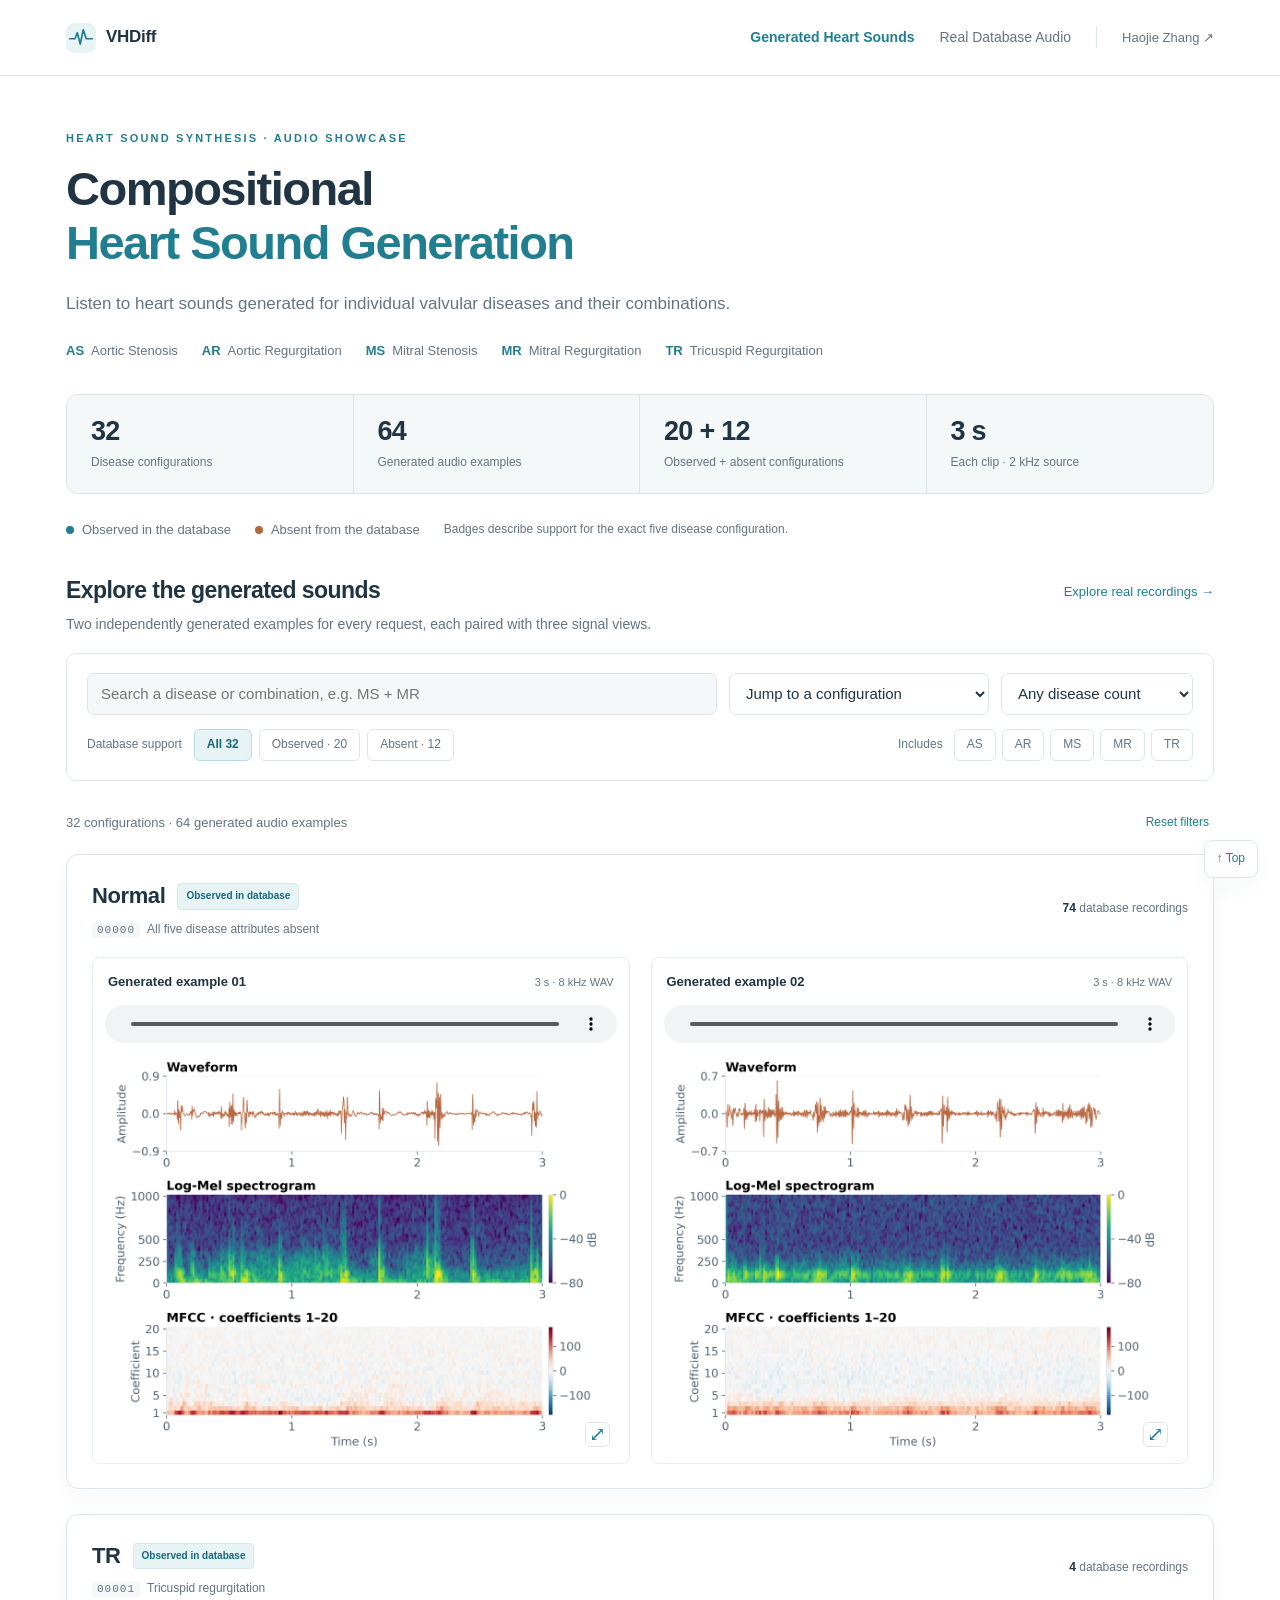
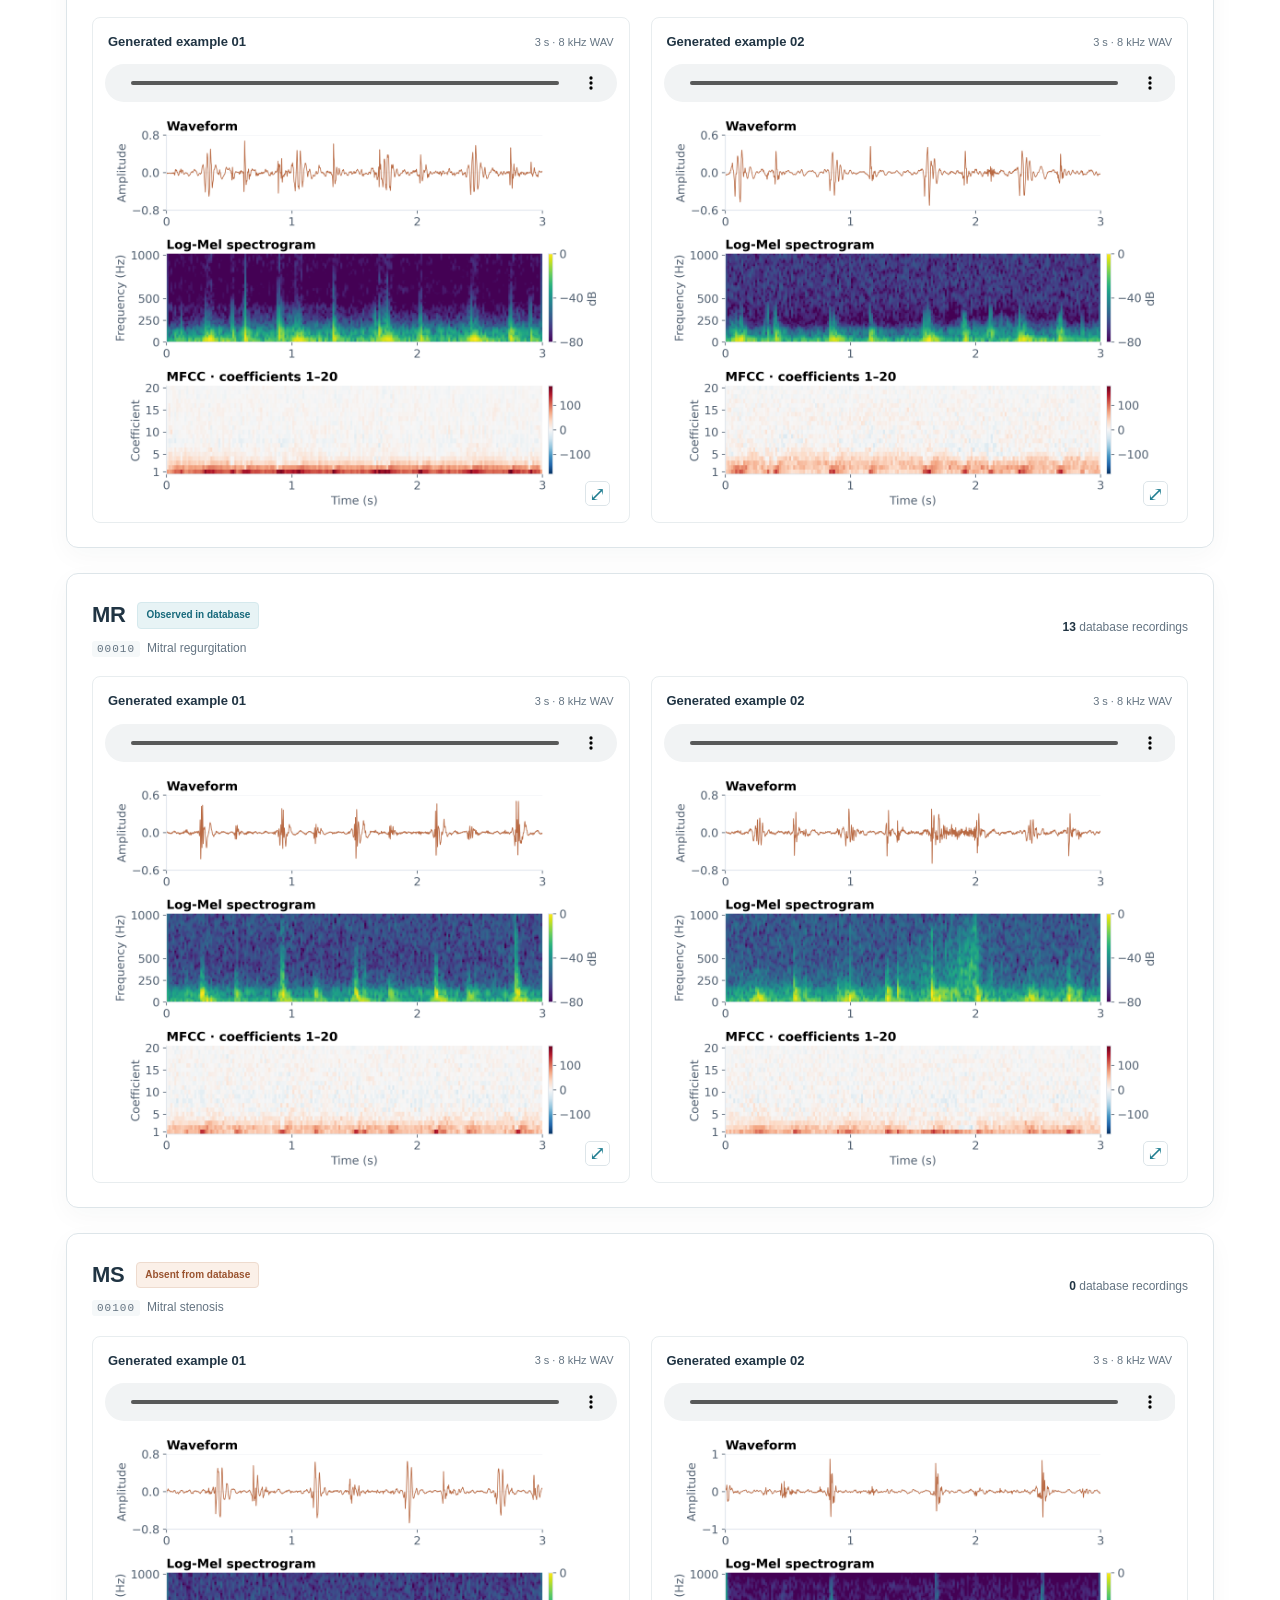
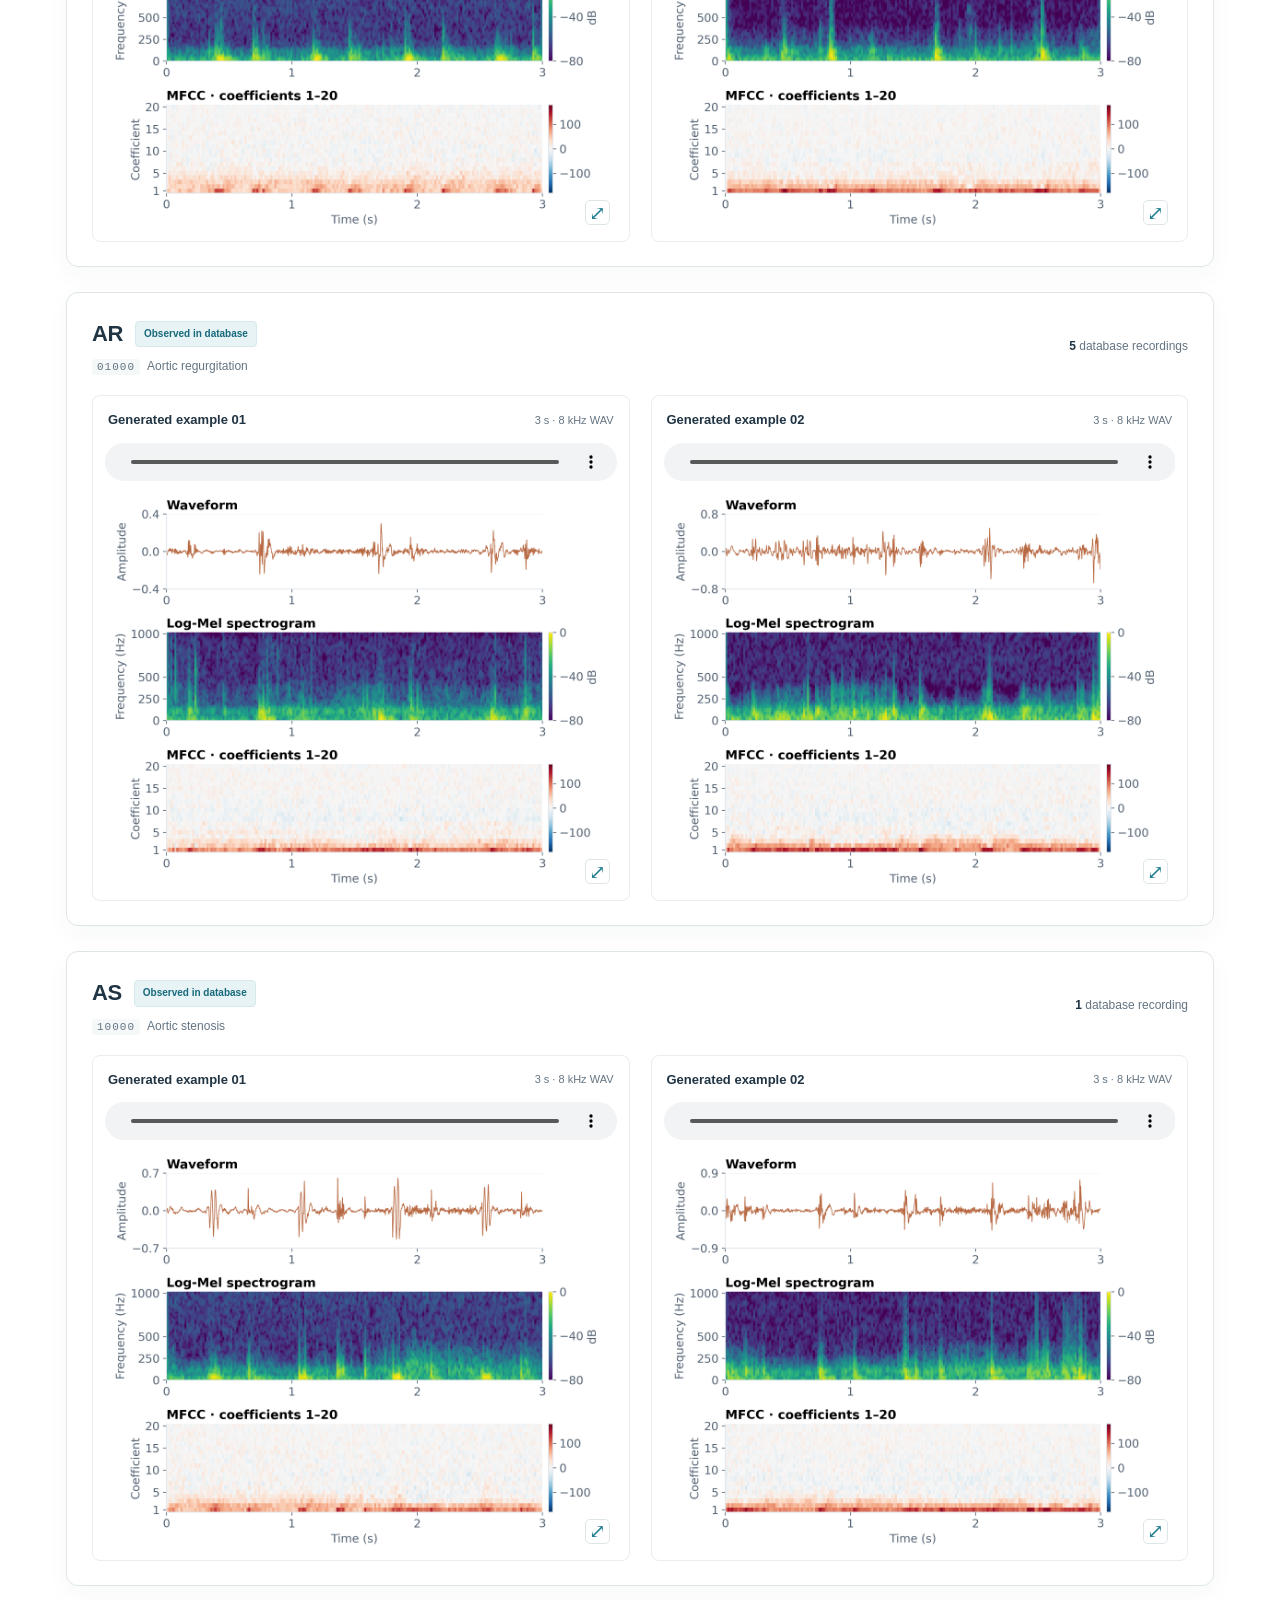
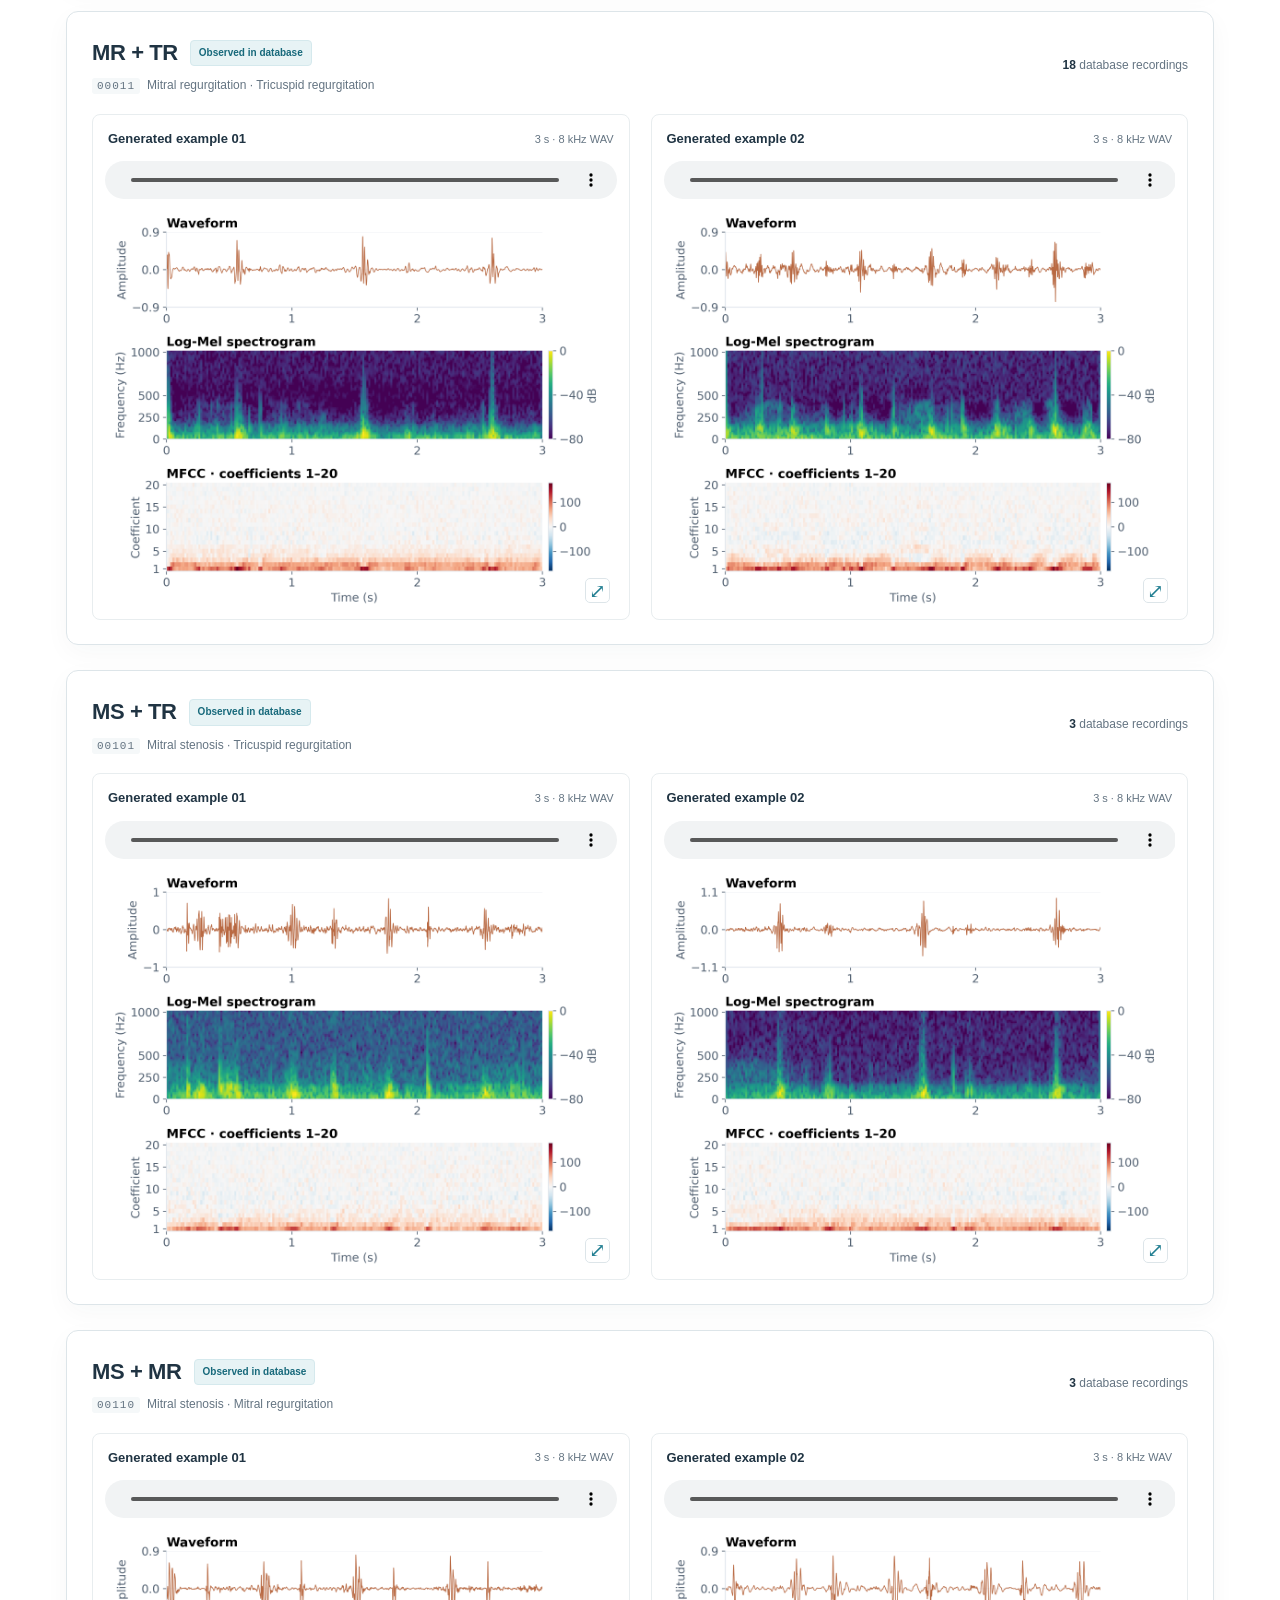
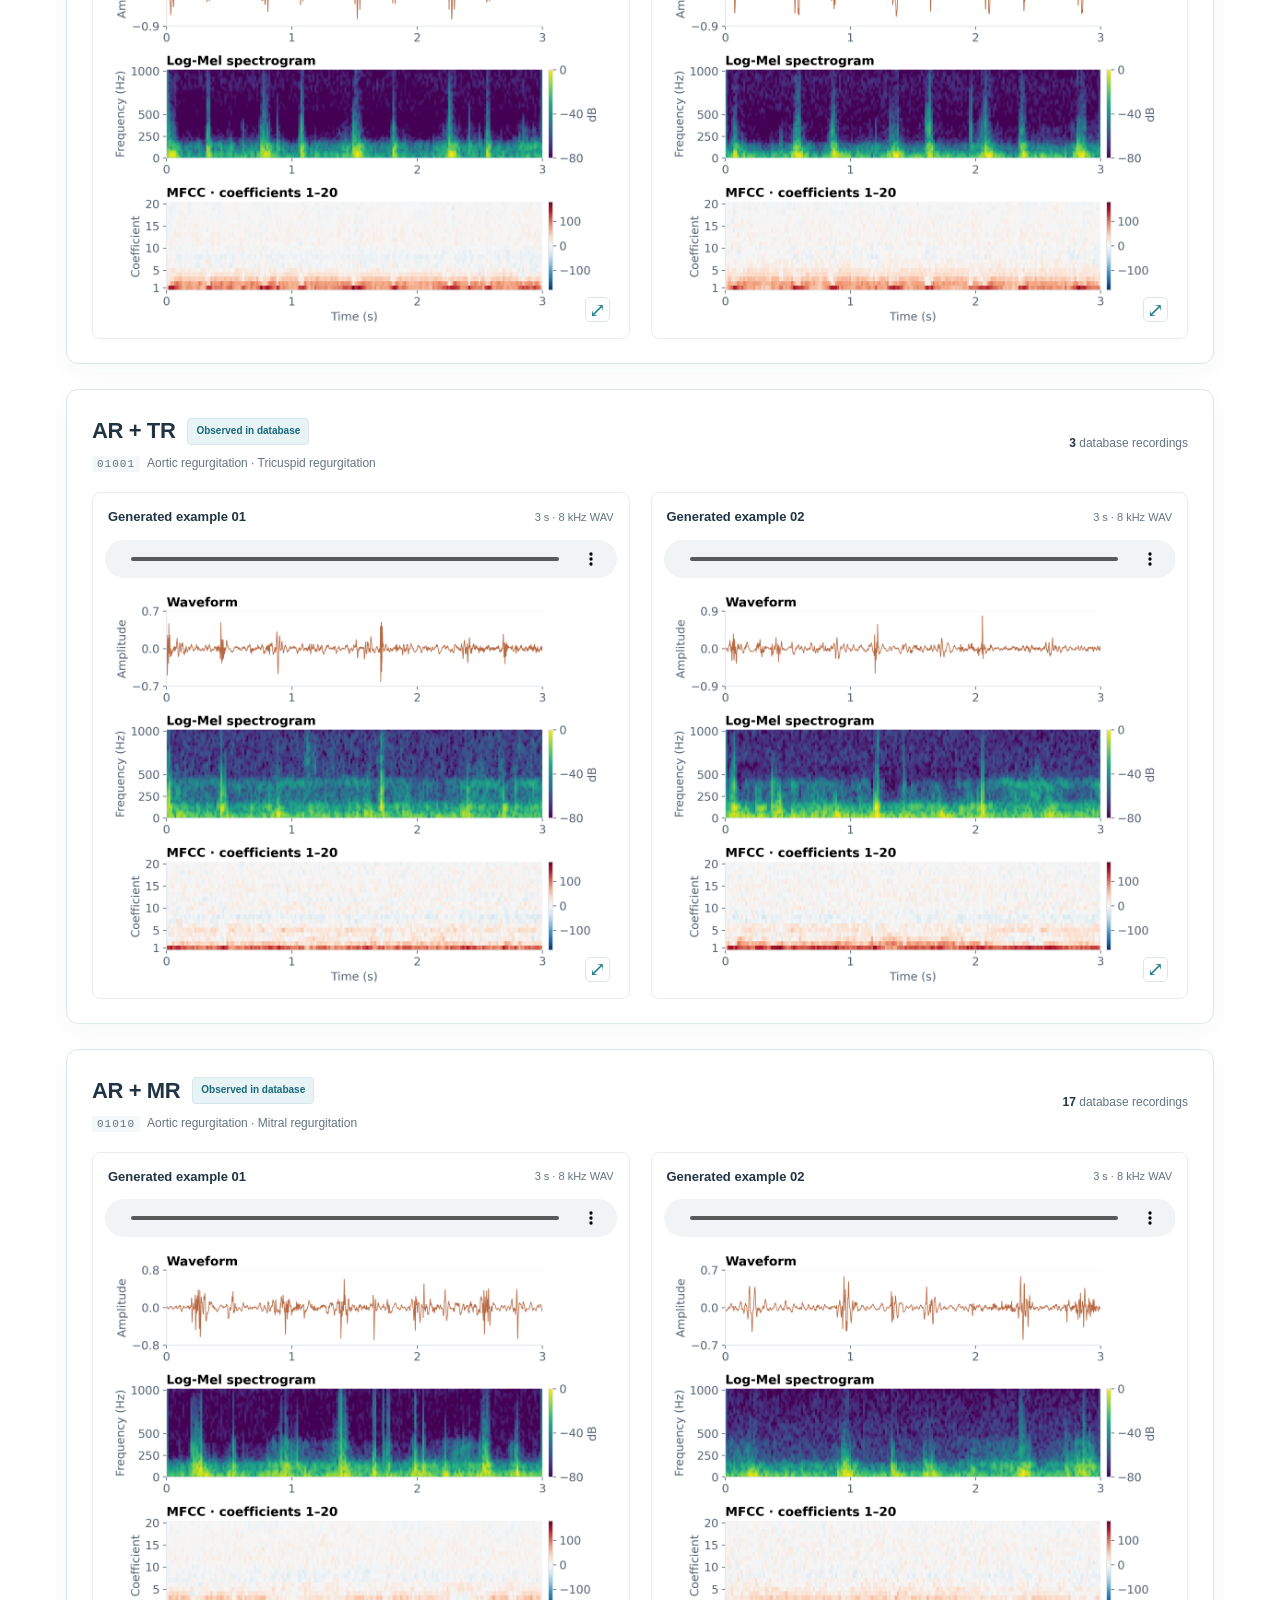
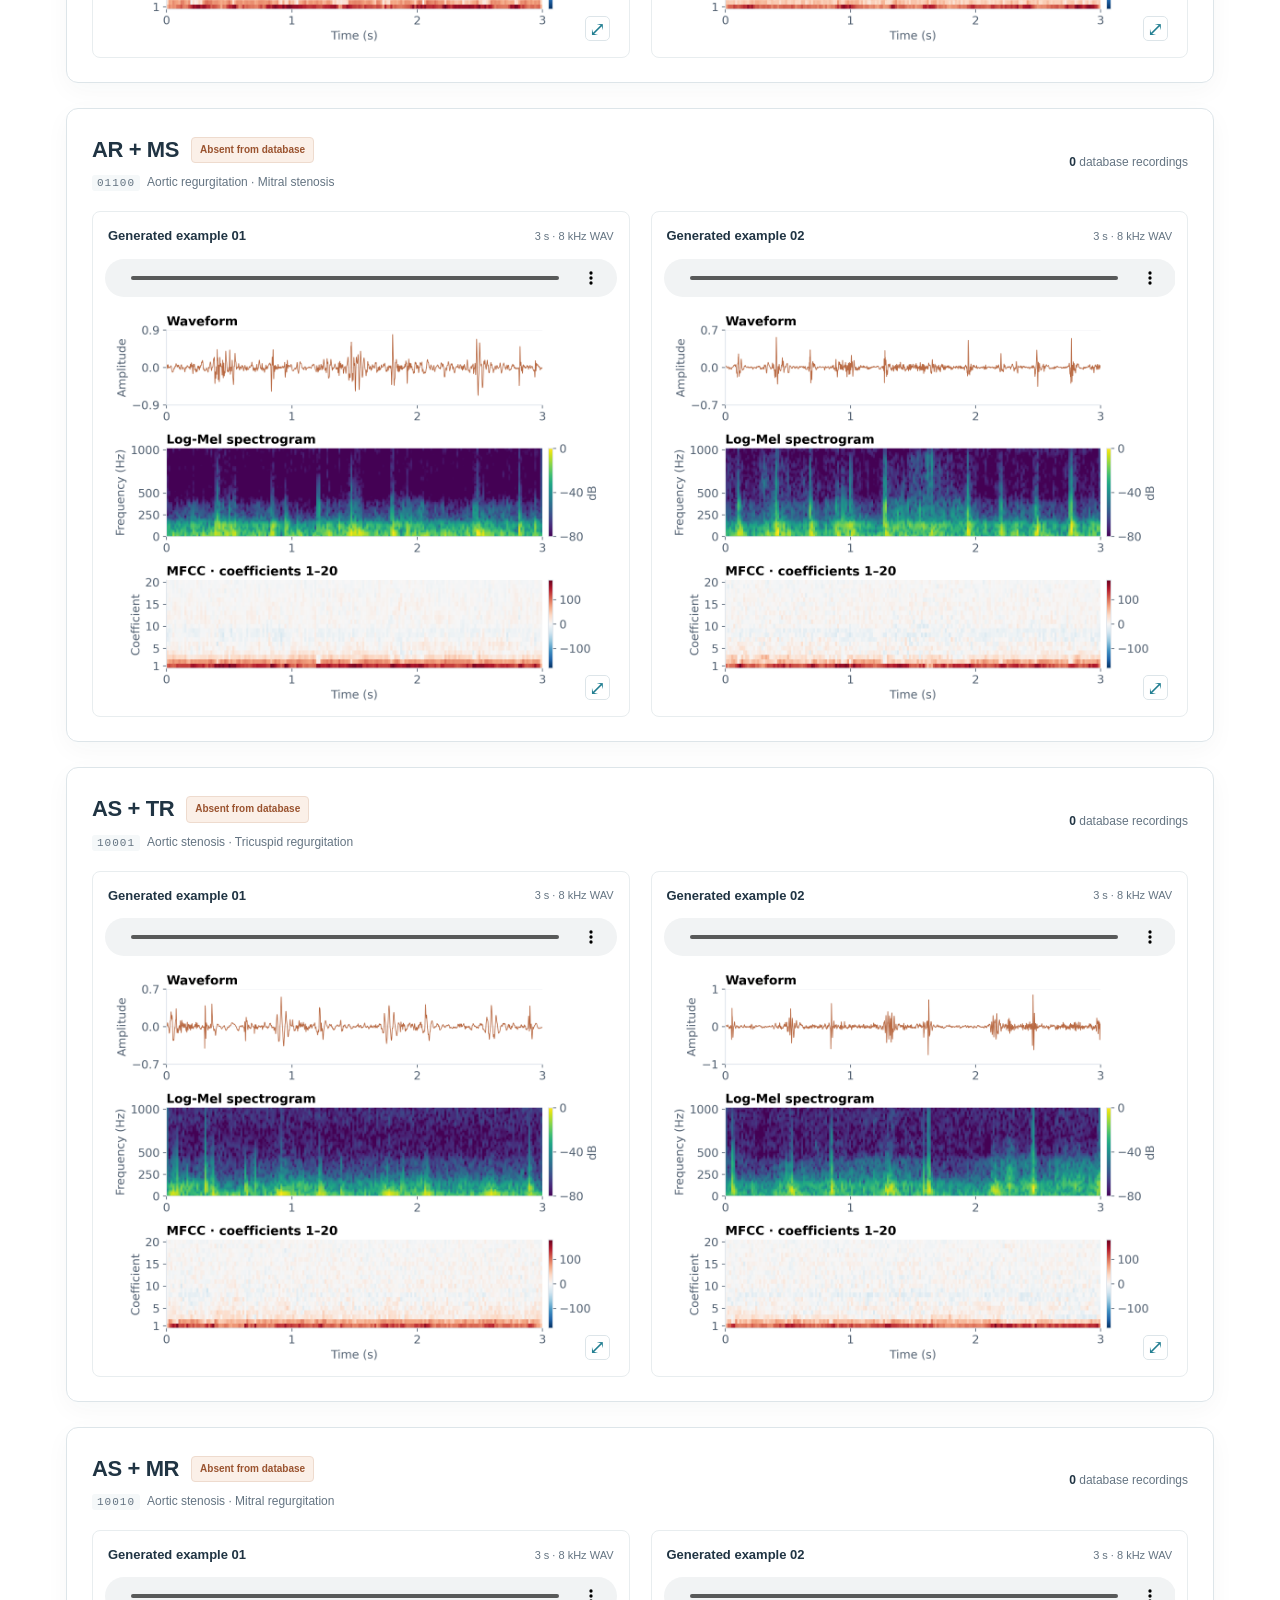
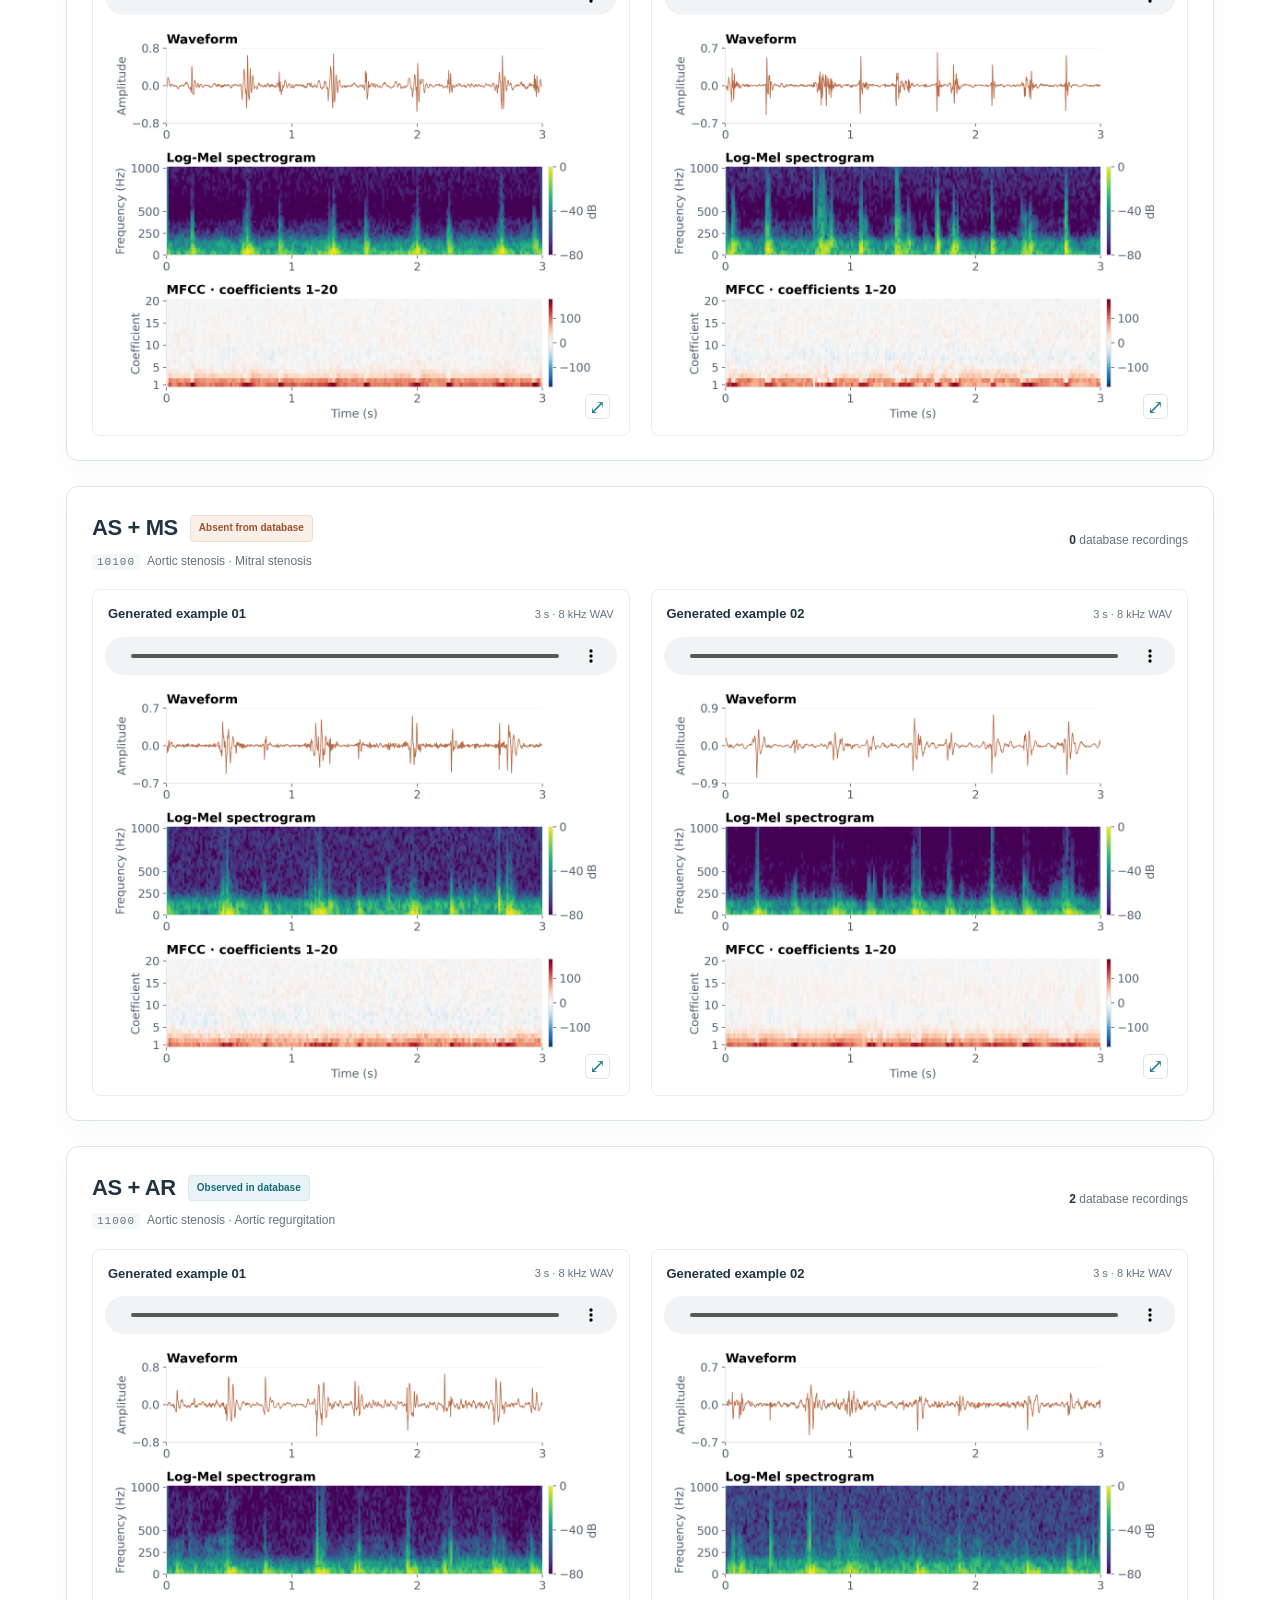
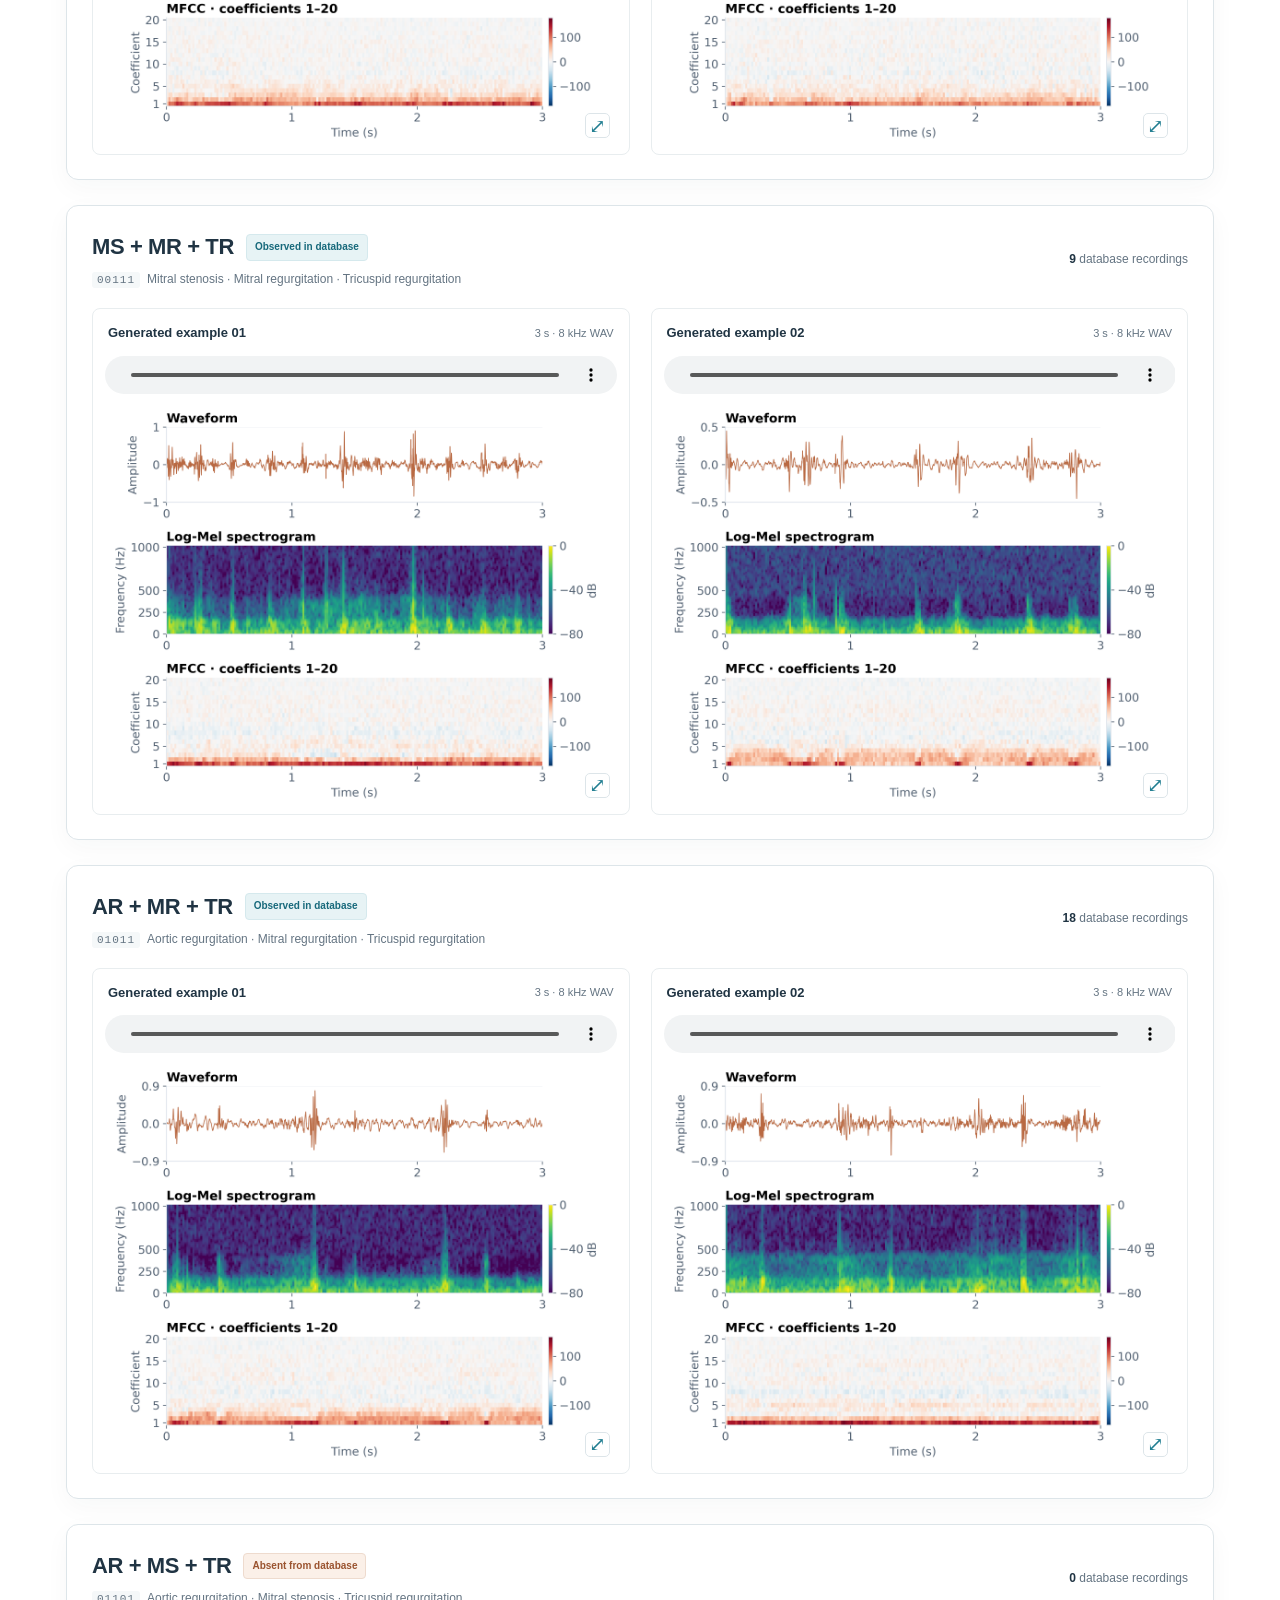
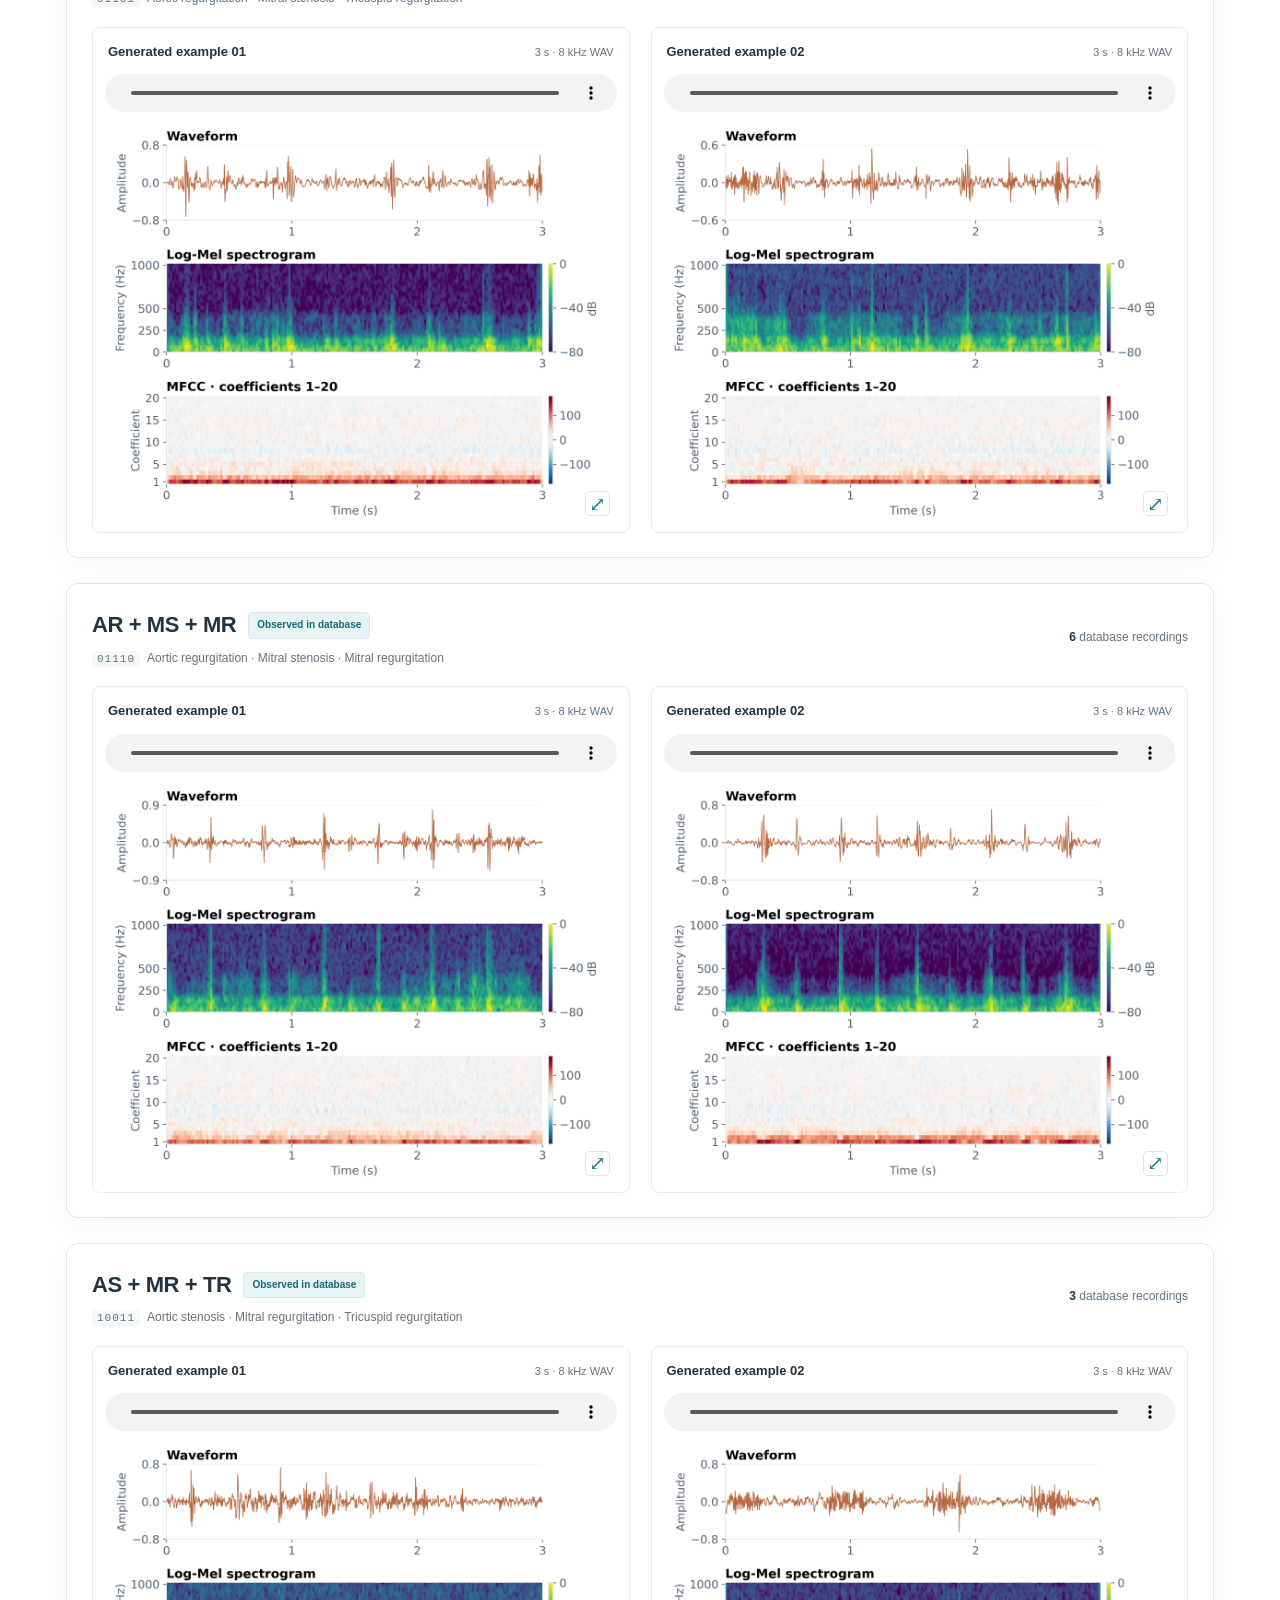
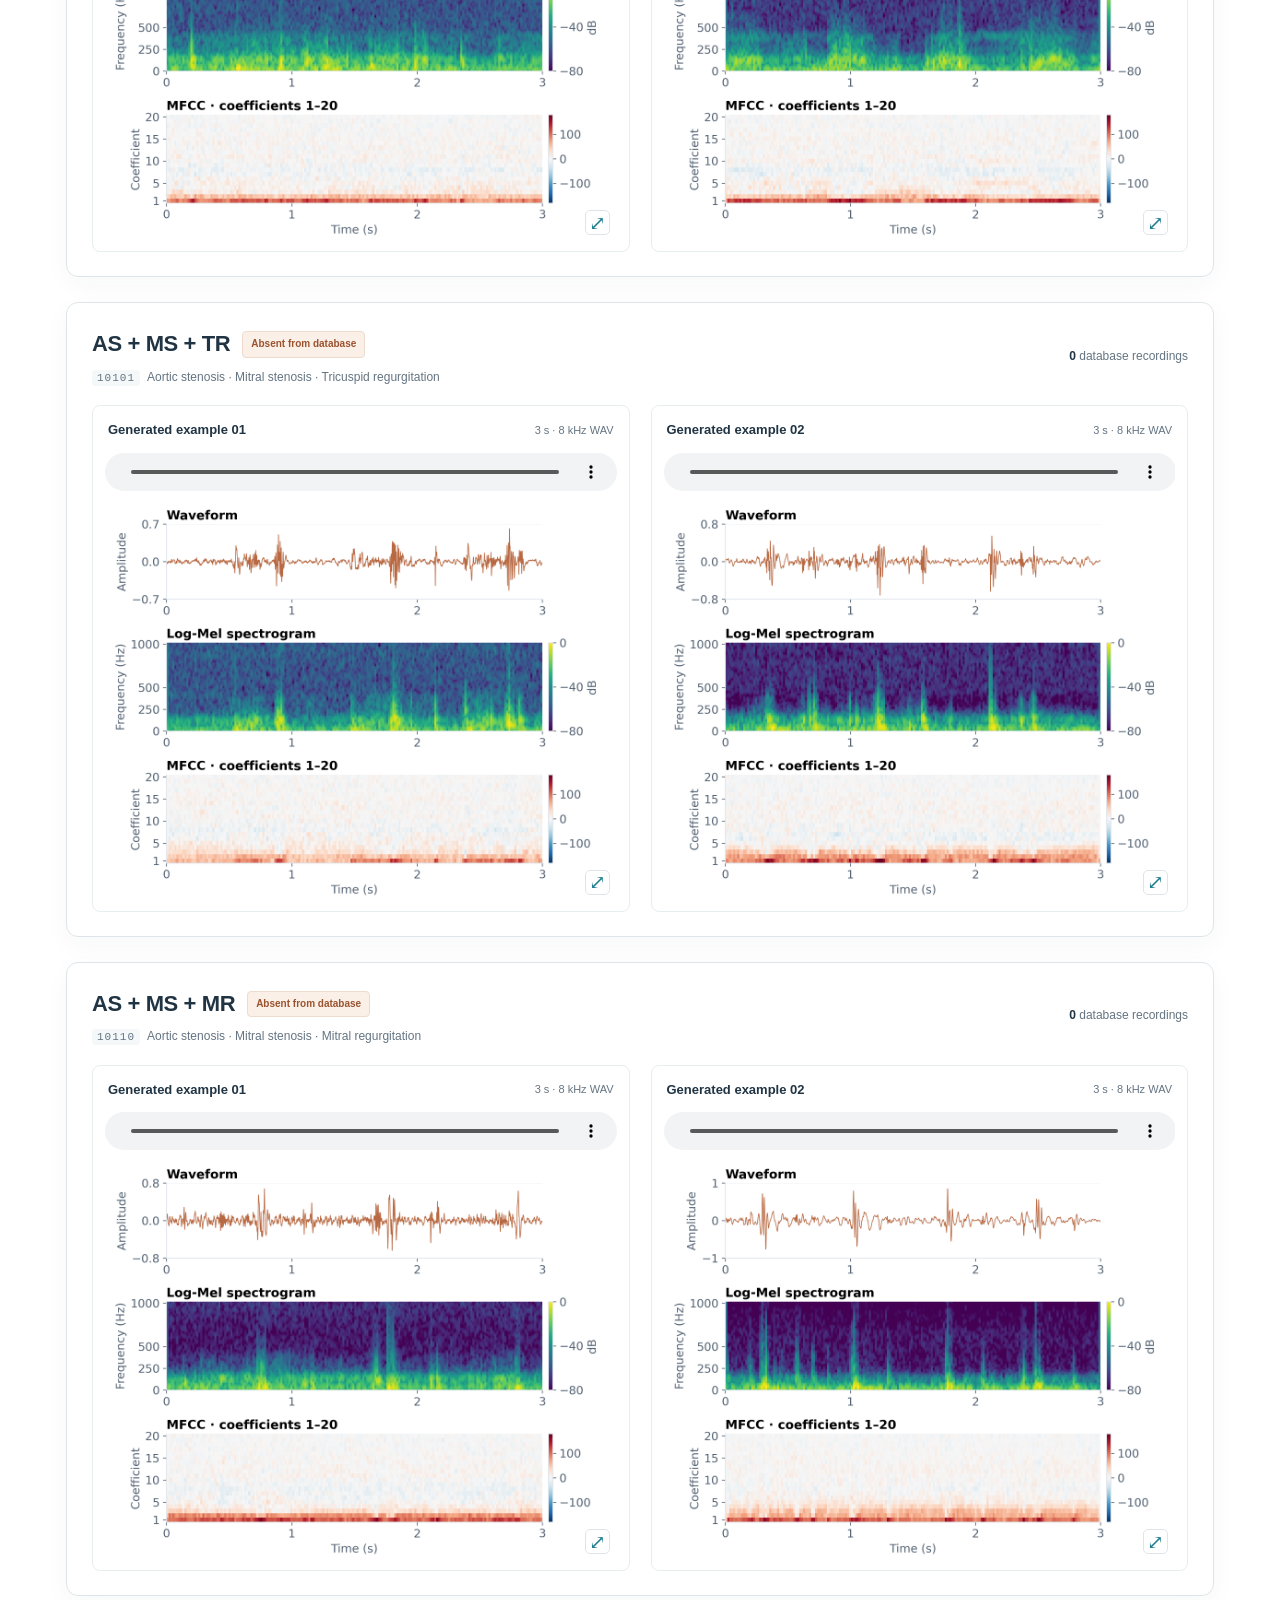
==== commit b1349950: "VHDiff" ====
--- a/docs/index.html
+++ b/docs/index.html
@@ -7,22 +7,22 @@
   <title>Compositional Heart Sound Generation | Haojie Zhang</title>
   <link rel="canonical" href="https://zhj12399.github.io/VHDiff/">
   <link rel="icon" href="favicon.svg" type="image/svg+xml">
-  <link rel="stylesheet" href="styles.css?v=20261012-ts2">
+  <link rel="stylesheet" href="styles.css?v=20261105-header">
   <script src="manifest.js?v=20261012-ts2" defer></script>
   <script src="app.js?v=20261012-ts2" defer></script>
 </head>
 <body data-gallery="generated">
   <a class="skip-link" href="#main">Skip to audio gallery</a>
-  <header class="site-header"><div class="header-inner"><a class="brand" href="./"><img src="favicon.svg" alt="">VHDiff</a><nav class="top-nav" aria-label="Main navigation"><a href="./" aria-current="page">Generated heart sounds</a><a href="real.html">Real database audio</a><a class="home-link" href="https://zhj12399.de/">Haojie Zhang ↗</a></nav></div></header>
+  <header class="site-header"><div class="header-inner"><a class="brand" href="./"><img src="favicon.svg" alt="">VHDiff</a><nav class="top-nav" aria-label="Main navigation"><a href="./" aria-current="page">Generated Heart Sounds</a><a href="real.html">Real Database Audio</a><a class="home-link" href="https://zhj12399.de/">Haojie Zhang ↗</a></nav></div></header>
   <main id="main" class="layout">
-    <section class="hero"><p class="eyebrow">Heart sound synthesis · Audio showcase</p><h1>Compositional<br><span>Heart Sound Generation</span></h1><p class="lede">Listen to heart sounds generated for individual valvular diseases and their combinations. Explore configurations observed in our clinical database and new combinations absent from its recordings.</p><p class="byline"><a href="https://zhj12399.de/">Haojie Zhang</a><span class="dot">·</span><span>Anzhen clinical heart sound study</span><span class="dot">·</span><span>Updated 12 October 2026</span></p></section>
+    <section class="hero"><p class="eyebrow">Heart sound synthesis · Audio showcase</p><h1>Compositional<br><span>Heart Sound Generation</span></h1><p class="lede">Listen to heart sounds generated for individual valvular diseases and their combinations.</p><dl class="disease-key" aria-label="Disease Abbreviations"><div><dt>AS</dt><dd>Aortic Stenosis</dd></div><div><dt>AR</dt><dd>Aortic Regurgitation</dd></div><div><dt>MS</dt><dd>Mitral Stenosis</dd></div><div><dt>MR</dt><dd>Mitral Regurgitation</dd></div><div><dt>TR</dt><dd>Tricuspid Regurgitation</dd></div></dl></section>
     <div class="stats" aria-label="Gallery overview"><div class="stat"><strong>32</strong><span>Disease configurations</span></div><div class="stat"><strong>64</strong><span>Generated audio examples</span></div><div class="stat"><strong>20 + 12</strong><span>Observed + absent configurations</span></div><div class="stat"><strong>3 s</strong><span>Each clip · 2 kHz source</span></div></div>
     <div class="legend"><span class="legend-label"><span class="legend-mark"></span>Observed in the database</span><span class="legend-label"><span class="legend-mark new"></span>Absent from the database</span><span class="legend-note">Badges describe support for the exact five disease configuration.</span></div>
     <div class="library-heading"><div><h2>Explore the generated sounds</h2><p>Two independently generated examples for every request, each paired with three signal views.</p></div><a class="view-link" href="real.html">Explore real recordings →</a></div>
     <div class="controls"><div class="controls-top"><div class="search-box"><label class="sr-only" for="search">Search disease configuration</label><input id="search" type="search" placeholder="Search a disease or combination, e.g. MS + MR" autocomplete="off"></div><label class="sr-only" for="jump">Jump to configuration</label><select id="jump"><option value="">Jump to a configuration</option></select><label class="sr-only" for="count-filter">Requested disease count</label><select id="count-filter"><option value="all">Any disease count</option><option value="0">Normal</option><option value="1">One disease</option><option value="2">Two diseases</option><option value="3">Three diseases</option><option value="4">Four diseases</option><option value="5">Five diseases</option></select></div><div class="filter-row"><span class="filter-label">Database support</span><button class="chip" type="button" data-coverage="all" aria-pressed="true">All 32</button><button class="chip" type="button" data-coverage="observed" aria-pressed="false">Observed · 20</button><button class="chip new" type="button" data-coverage="unobserved" aria-pressed="false">Absent · 12</button><div class="disease-filter"><span class="filter-label">Includes</span><button class="chip" type="button" data-disease="AS" aria-pressed="false">AS</button><button class="chip" type="button" data-disease="AR" aria-pressed="false">AR</button><button class="chip" type="button" data-disease="MS" aria-pressed="false">MS</button><button class="chip" type="button" data-disease="MR" aria-pressed="false">MR</button><button class="chip" type="button" data-disease="TR" aria-pressed="false">TR</button></div></div></div>
     <div class="result-row"><p class="results-status" id="results-status" role="status" aria-live="polite">Loading configurations…</p><button id="reset" class="reset" type="button">Reset filters</button></div>
     <noscript><p class="noscript">Enable JavaScript to load the audio examples and signal visualizations.</p></noscript><div id="gallery"></div><p id="empty" class="empty" hidden>No configurations match these filters. Select “Reset filters” to explore the full gallery.</p>
-    <section class="feature-note" aria-labelledby="views-title"><h2 id="views-title">About the audio and signal views</h2><p>AS: aortic stenosis · AR: aortic regurgitation · MS: mitral stenosis · MR: mitral regurgitation · TR: tricuspid regurgitation. Binary codes follow this order, with 1 indicating presence and 0 indicating absence. Normal is 00000.</p><p>Generated labels specify the requested condition. Database support refers to exact configurations in the original clinical cohort. This research gallery presents illustrative samples selected for clearly identifiable heartbeat pulses, envelope periodicity and signal integrity. Click a signal image to inspect the high resolution view.</p><p>Playback WAV copies are interpolated to 8 kHz for browser compatibility. Signal visualizations use the original 2 kHz clips.</p><div class="feature-grid"><div><h3>Waveform</h3><p>The stored 2 kHz waveform over 3 seconds, displayed with a clip specific amplitude range and the original amplitude units. The WAV player and the plots represent the same clip.</p></div><div><h3>Log-Mel</h3><p>64 Mel bands, FFT 1,024, Hann window 64 samples and hop 32 samples. Power is shown relative to each clip’s maximum, over −80 to 0 dB.</p></div><div><h3>MFCC</h3><p>Coefficients C1–C20, computed from the displayed Log-Mel representation using an orthonormal discrete cosine transform. The energy coefficient C0 is excluded, and a common color scale is used across all examples.</p></div></div></section>
+    <section class="feature-note" aria-labelledby="views-title"><h2 id="views-title">About the audio and signal views</h2><p>Binary codes follow the order AS, AR, MS, MR, TR, with 1 indicating presence and 0 indicating absence. Normal is 00000.</p><p>Generated labels specify the requested condition. Database support refers to exact configurations in the original clinical cohort. This research gallery presents illustrative samples selected for clearly identifiable heartbeat pulses, envelope periodicity and signal integrity. Click a signal image to inspect the high resolution view.</p><p>Playback WAV copies are interpolated to 8 kHz for browser compatibility. Signal visualizations use the original 2 kHz clips.</p><div class="feature-grid"><div><h3>Waveform</h3><p>The stored 2 kHz waveform over 3 seconds, displayed with a clip specific amplitude range and the original amplitude units. The WAV player and the plots represent the same clip.</p></div><div><h3>Log-Mel</h3><p>64 Mel bands, FFT 1,024, Hann window 64 samples and hop 32 samples. Power is shown relative to each clip’s maximum, over −80 to 0 dB.</p></div><div><h3>MFCC</h3><p>Coefficients C1–C20, computed from the displayed Log-Mel representation using an orthonormal discrete cosine transform. The energy coefficient C0 is excluded, and a common color scale is used across all examples.</p></div></div></section>
     <footer class="site-footer"><span>Haojie Zhang · Compositional heart sound synthesis</span><nav aria-label="Footer navigation"><a href="real.html">Real audio</a><a href="https://github.com/zhj12399/VHDiff">GitHub ↗</a></nav></footer>
   </main><button class="back-top" id="back-top" type="button" aria-label="Back to top">↑ Top</button>
 </body>
--- a/docs/styles.css
+++ b/docs/styles.css
@@ -6,6 +6,7 @@
 @media(prefers-reduced-motion:reduce){html{scroll-behavior:auto}}
 
 
+.disease-key{display:flex;flex-wrap:wrap;gap:10px 24px;margin:22px 0 0;font-size:13px;line-height:1.6}.disease-key>div{display:flex;align-items:baseline;gap:7px}.disease-key dt{font-weight:700;color:var(--teal)}.disease-key dd{margin:0;color:var(--muted)}
 .sample img{aspect-ratio:2220/1740}
 .plot-preview{display:block;position:relative;width:100%;padding:0;border:0;border-radius:5px;background:white;cursor:zoom-in;text-align:left;overflow:hidden}
 .plot-preview:hover{box-shadow:0 0 0 2px #b8dbe1}
